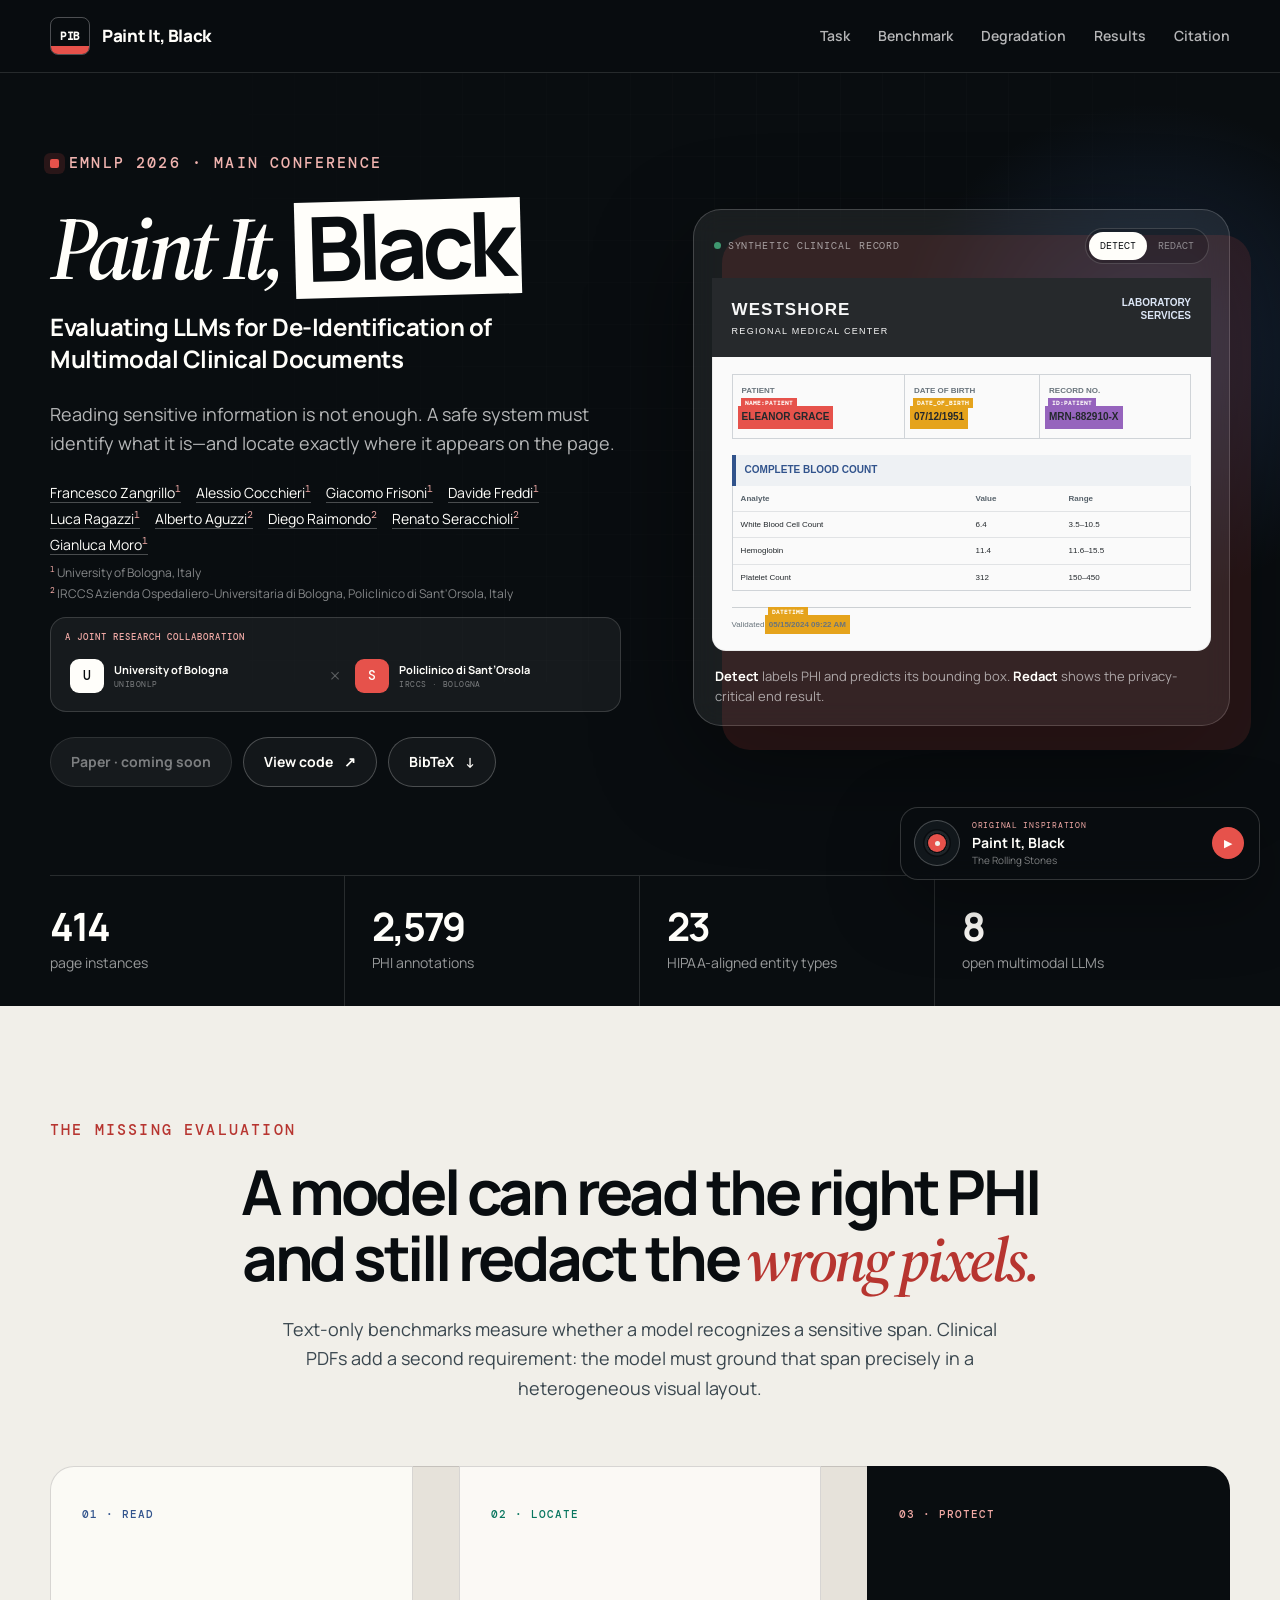
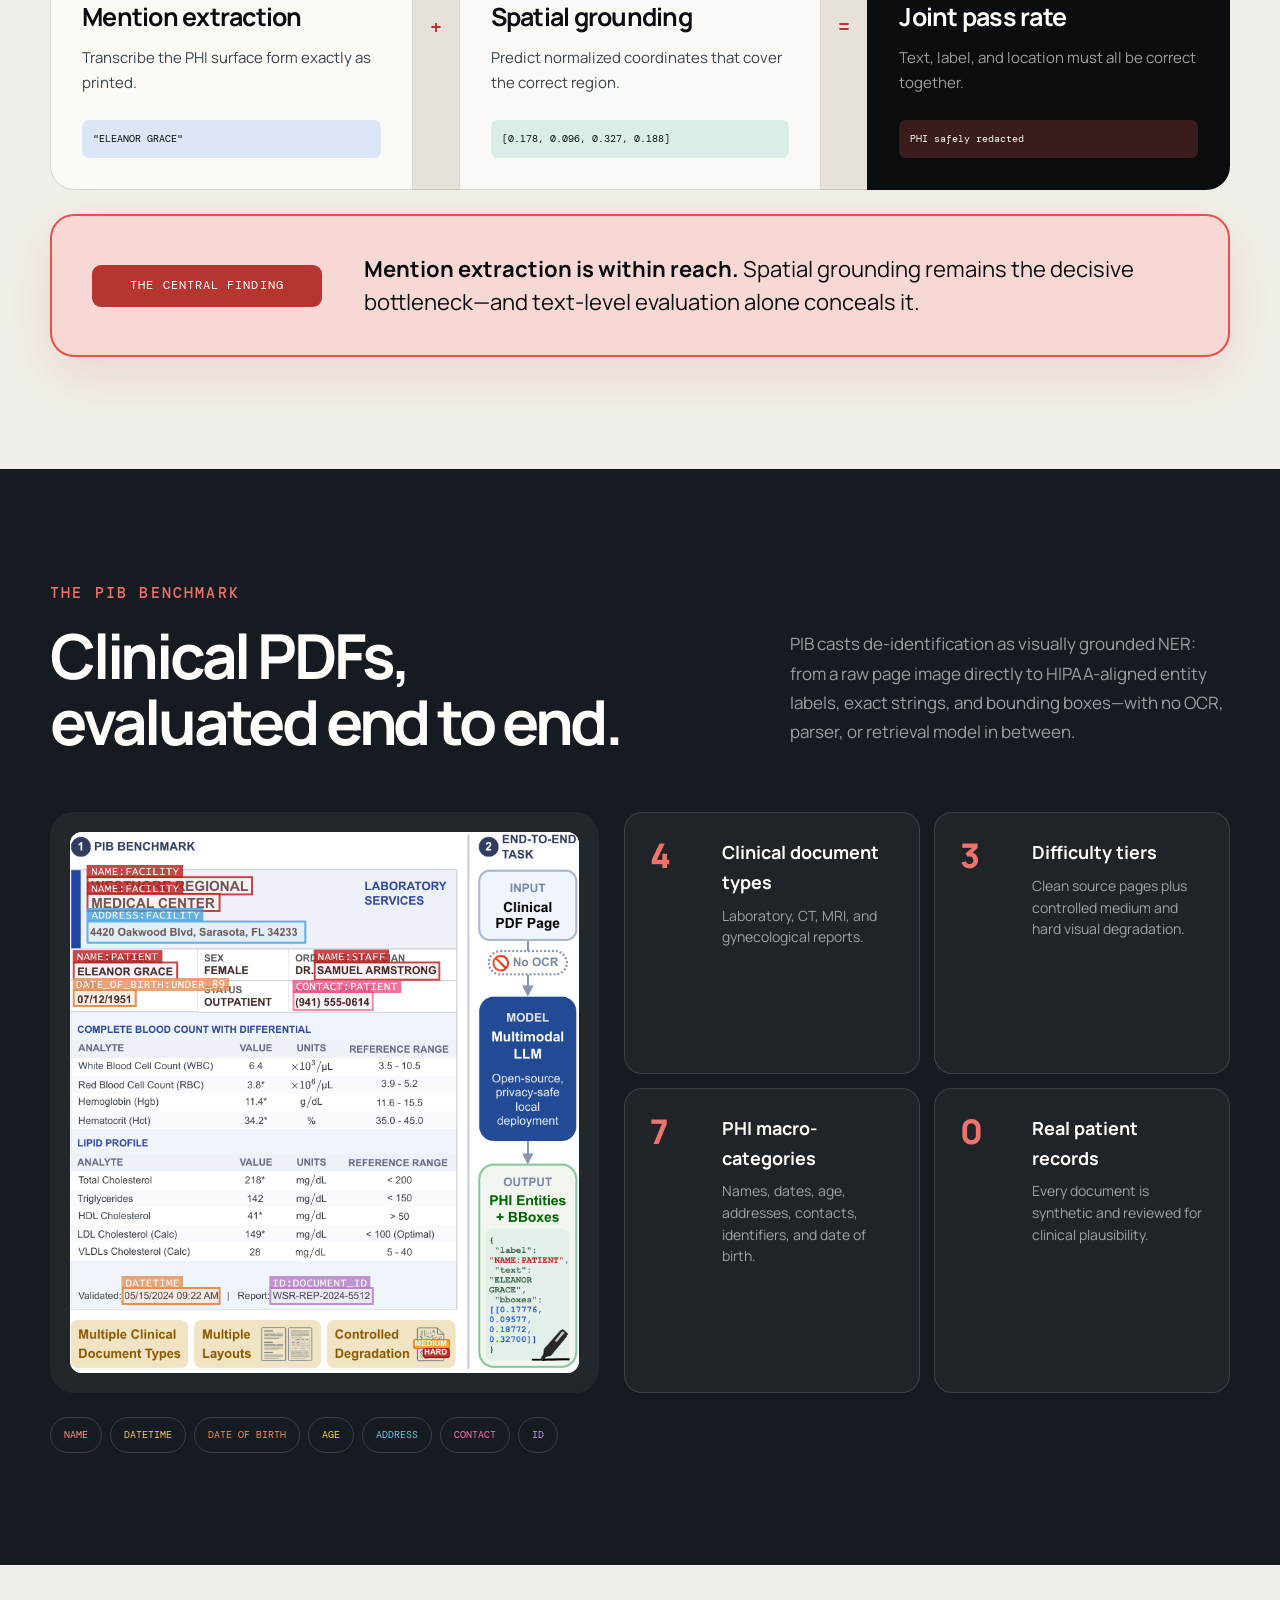
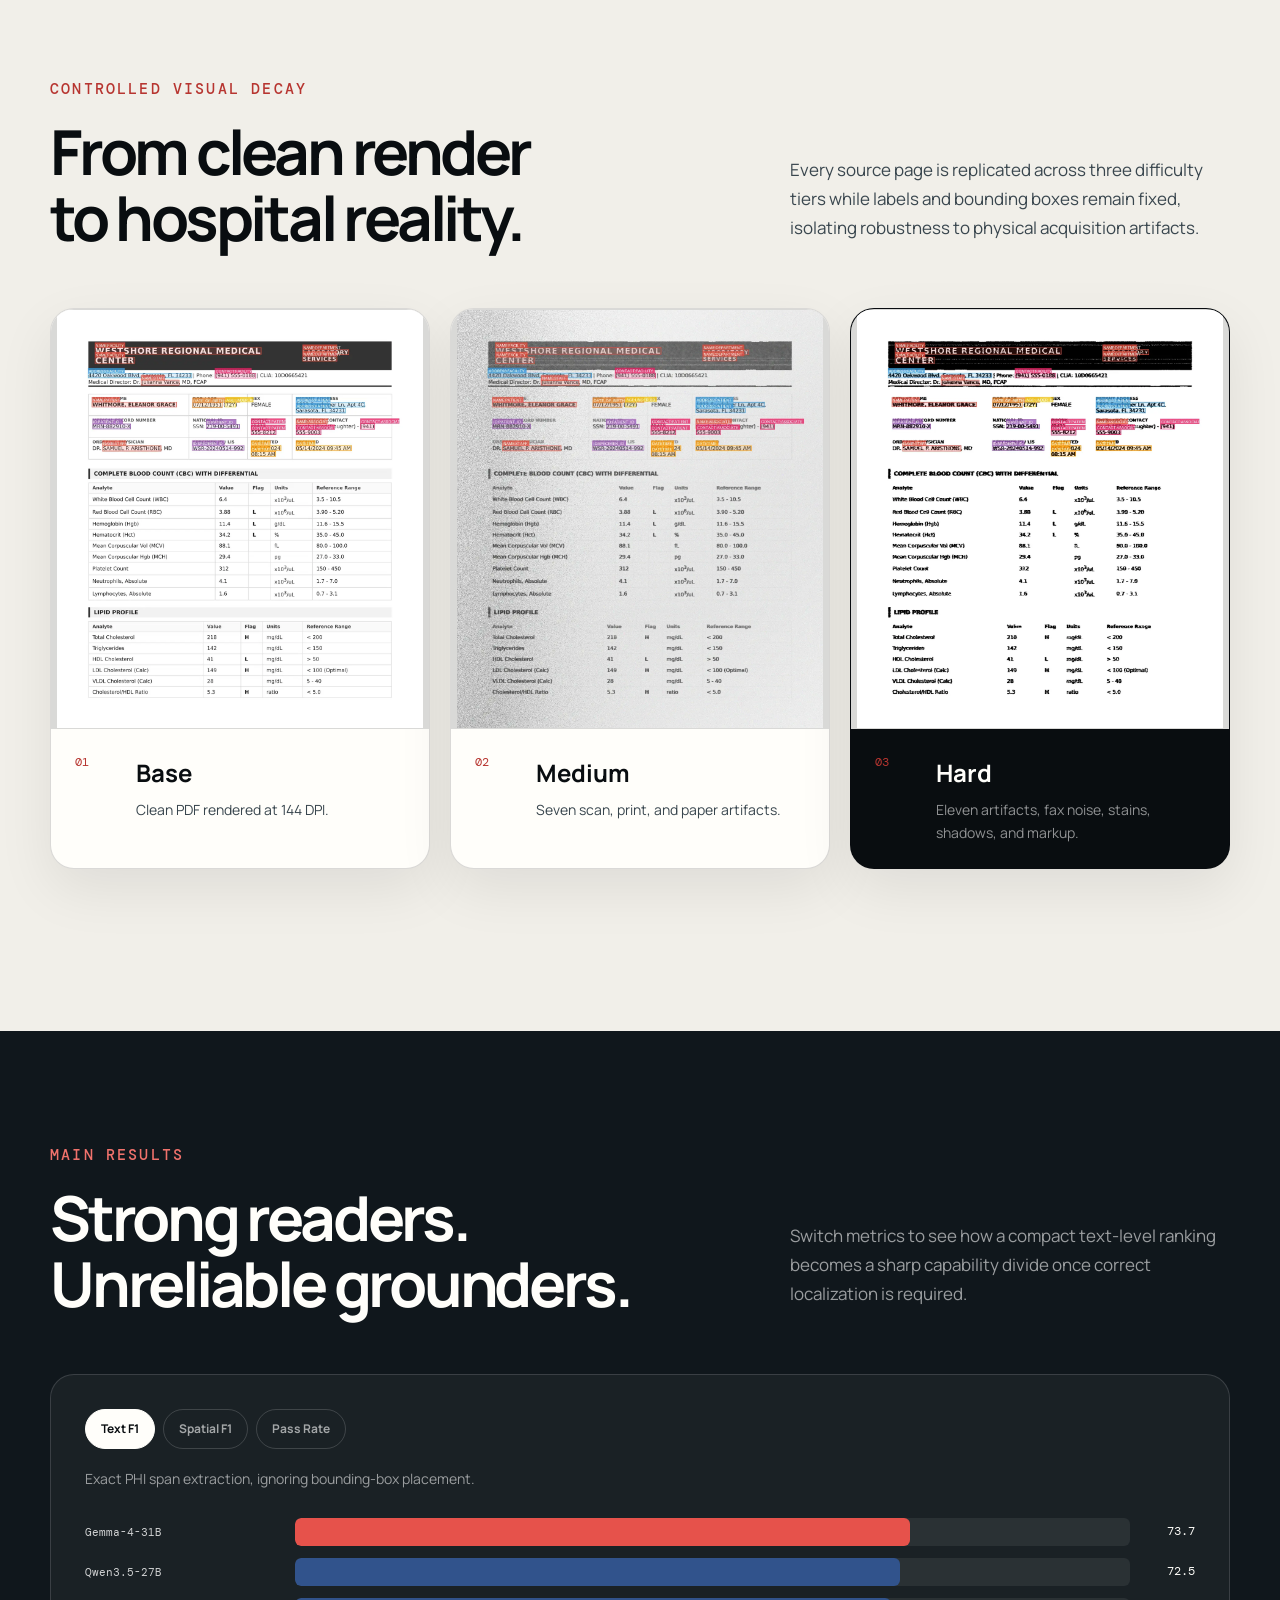
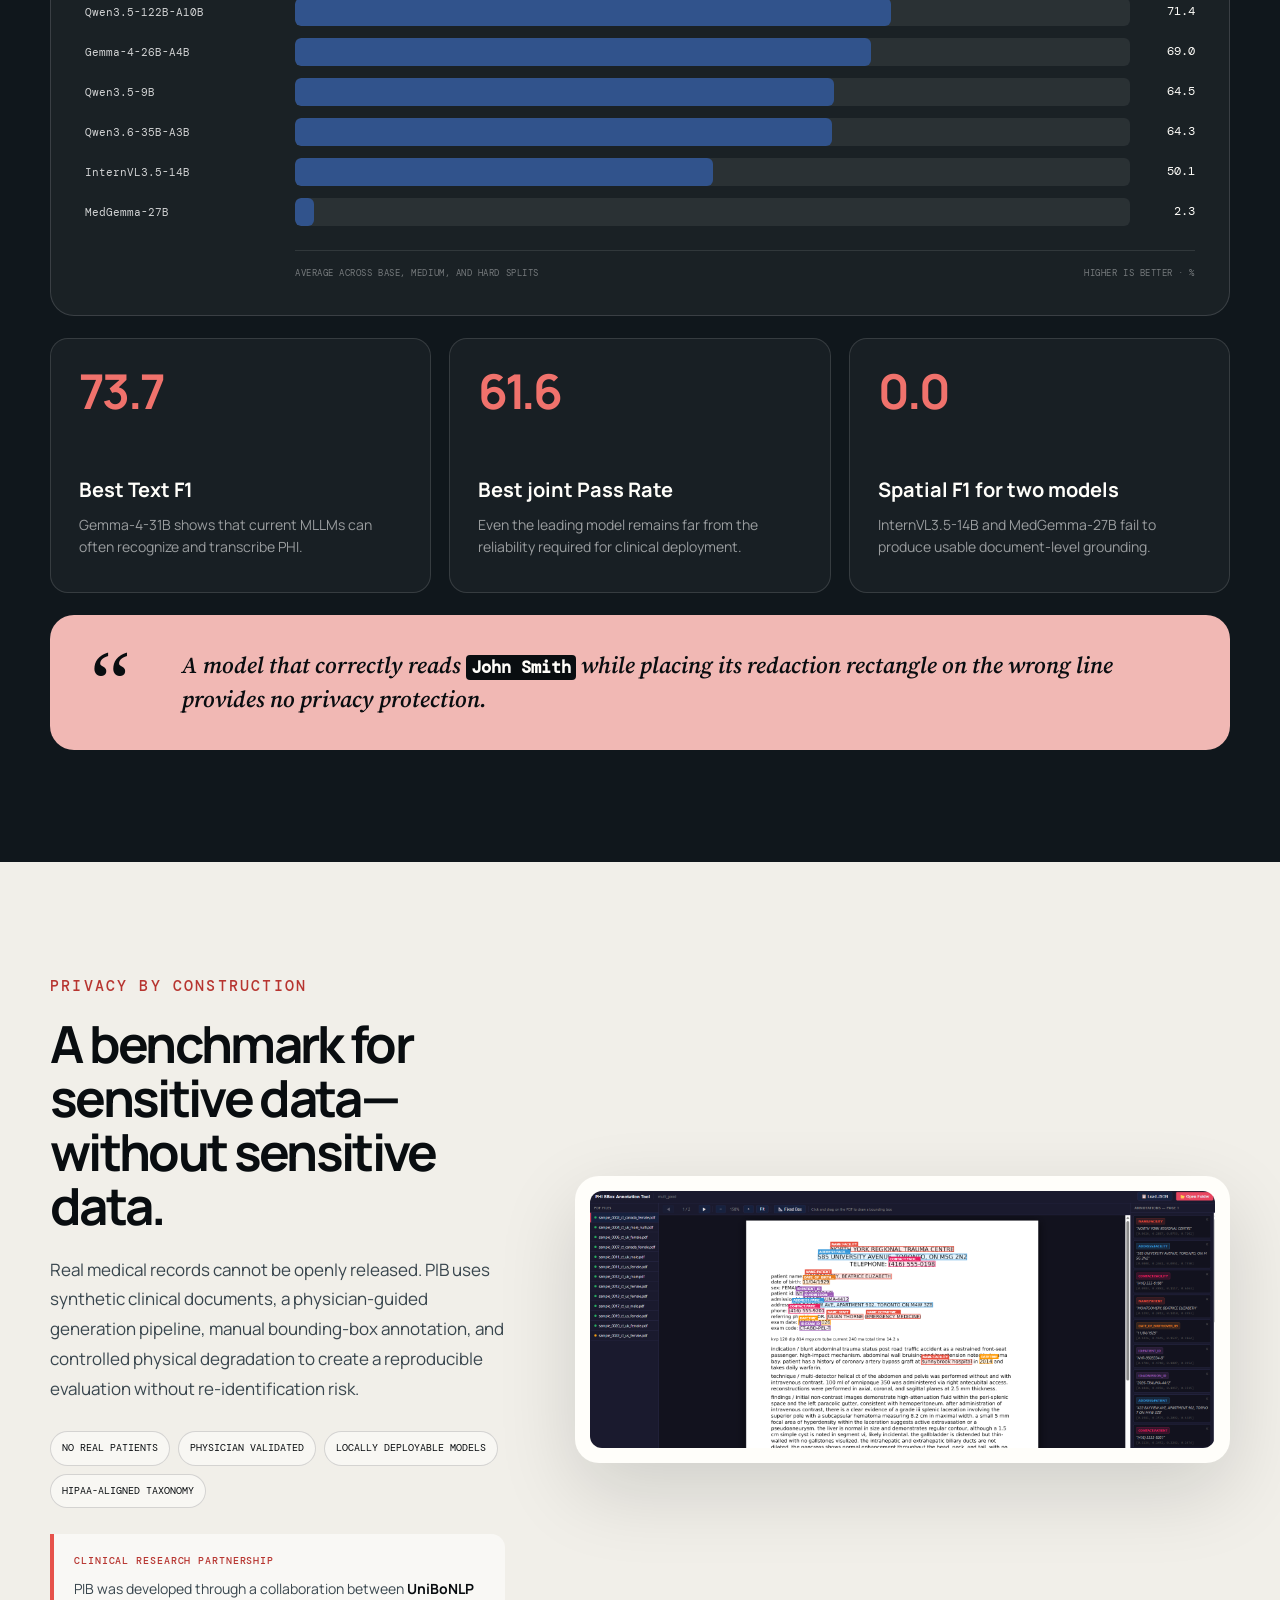
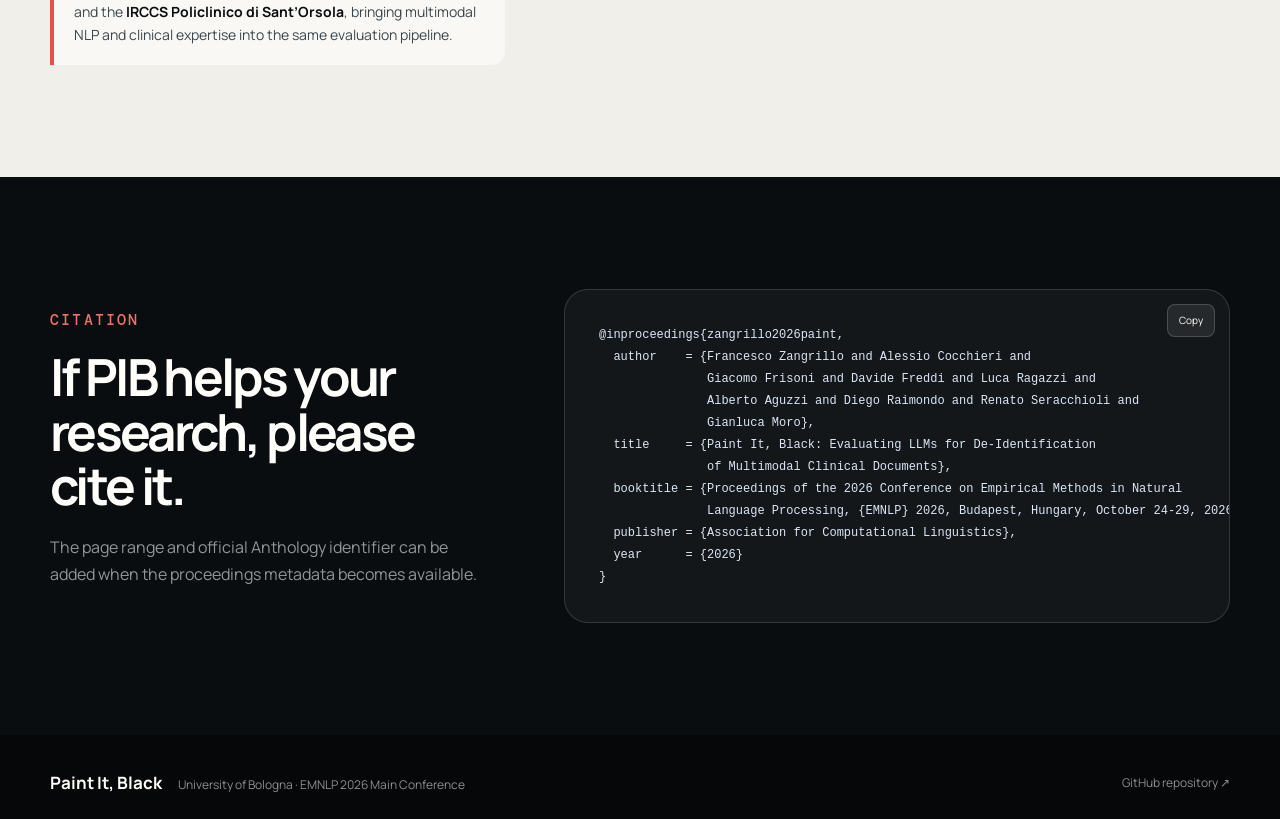
==== index.html @ b2028903 "website" ====
<!doctype html>
<html lang="en">
<head>
  <meta charset="utf-8">
  <meta name="viewport" content="width=device-width, initial-scale=1">
  <meta name="description" content="Paint It, Black: the first benchmark for end-to-end, pixel-level PHI de-identification in multimodal clinical PDF documents.">
  <meta name="keywords" content="clinical NLP, de-identification, PHI, multimodal LLM, document understanding, HIPAA, Paint-It-Black">
  <meta name="theme-color" content="#090d10">
  <meta property="og:type" content="website">
  <meta property="og:title" content="Paint It, Black — Multimodal Clinical Document De-Identification">
  <meta property="og:description" content="Reading PHI is not enough. A safe system must also locate exactly where it appears.">
  <meta property="og:image" content="assets/img/pib-task.png">
  <meta name="twitter:card" content="summary_large_image">
  <title>Paint It, Black — EMNLP 2026 Main Conference</title>
  <link rel="icon" href="assets/favicon.svg" type="image/svg+xml">
  <link rel="stylesheet" href="assets/site.css">
  <script type="module" src="assets/site.js"></script>
</head>
<body>
  <a class="skip-link" href="#main">Skip to content</a>

  <header class="site-header">
    <nav class="nav shell" aria-label="Primary navigation">
      <a class="brand" href="#top" aria-label="Paint It, Black home">
        <span class="brand-mark" aria-hidden="true">PIB</span>
        <span>Paint It, Black</span>
      </a>
      <button class="nav-toggle" type="button" aria-expanded="false" aria-controls="nav-links">
        <span class="sr-only">Toggle navigation</span>
        <span></span><span></span><span></span>
      </button>
      <div class="nav-links" id="nav-links">
        <a href="#task">Task</a>
        <a href="#benchmark">Benchmark</a>
        <a href="#degradation">Degradation</a>
        <a href="#results">Results</a>
        <a href="#citation">Citation</a>
      </div>
    </nav>
  </header>

  <main id="main">
    <section class="hero" id="top">
      <div class="hero-grid shell">
        <div class="hero-copy reveal">
          <div class="venue"><span></span> EMNLP 2026 · Main Conference</div>
          <h1><em>Paint It,</em> <span>Black</span></h1>
          <p class="subtitle">Evaluating LLMs for De-Identification of Multimodal Clinical Documents</p>
          <p class="lede">Reading sensitive information is not enough. A safe system must identify what it is—and locate exactly where it appears on the page.</p>

          <div class="authors" aria-label="Authors">
            <a href="https://disi-unibo-nlp.github.io/people/" target="_blank" rel="noreferrer">Francesco Zangrillo<sup>1</sup></a>
            <a href="https://disi-unibo-nlp.github.io/people/" target="_blank" rel="noreferrer">Alessio Cocchieri<sup>1</sup></a>
            <a href="https://disi-unibo-nlp.github.io/people/" target="_blank" rel="noreferrer">Giacomo Frisoni<sup>1</sup></a>
            <a href="https://disi-unibo-nlp.github.io/people/" target="_blank" rel="noreferrer">Davide Freddi<sup>1</sup></a>
            <a href="https://disi-unibo-nlp.github.io/people/" target="_blank" rel="noreferrer">Luca Ragazzi<sup>1</sup></a>
            <a href="https://disi-unibo-nlp.github.io/people/" target="_blank" rel="noreferrer">Alberto Aguzzi<sup>2</sup></a>
            <a href="https://disi-unibo-nlp.github.io/people/" target="_blank" rel="noreferrer">Diego Raimondo<sup>2</sup></a>
            <a href="https://disi-unibo-nlp.github.io/people/" target="_blank" rel="noreferrer">Renato Seracchioli<sup>2</sup></a>
            <a href="https://disi-unibo-nlp.github.io/people/" target="_blank" rel="noreferrer">Gianluca Moro<sup>1</sup></a>
          </div>
          <div class="author-affiliations">
            <span><sup>1</sup> University of Bologna, Italy</span>
            <span><sup>2</sup> IRCCS Azienda Ospedaliero-Universitaria di Bologna, Policlinico di Sant'Orsola, Italy</span>
          </div>

          <div class="collaboration-lockup" aria-label="Joint research collaboration between the University of Bologna and IRCCS Policlinico di Sant'Orsola">
            <span class="collaboration-eyebrow">A joint research collaboration</span>
            <div class="collaboration-partners">
              <a class="collaboration-partner" href="https://disi-unibo-nlp.github.io/" target="_blank" rel="noreferrer">
                <span class="partner-mark unibo-mark" aria-hidden="true">U</span>
                <span><strong>University of Bologna</strong><small>UniBoNLP</small></span>
              </a>
              <span class="collaboration-times" aria-hidden="true">×</span>
              <a class="collaboration-partner" href="https://www.aosp.bo.it/il-policlinico/chi-siamo" target="_blank" rel="noreferrer">
                <span class="partner-mark hospital-mark" aria-hidden="true">S</span>
                <span><strong>Policlinico di Sant’Orsola</strong><small>IRCCS · Bologna</small></span>
              </a>
            </div>
          </div>

          <div class="actions">
            <span class="button disabled" aria-disabled="true">Paper · coming soon</span>
            <a class="button secondary" href="https://github.com/disi-unibo-nlp/paint-it-black" target="_blank" rel="noreferrer">View code <span aria-hidden="true">↗</span></a>
            <a class="button secondary" href="#citation">BibTeX <span aria-hidden="true">↓</span></a>
          </div>
        </div>

        <div class="redaction-stage reveal" data-mode="detect" aria-label="Interactive PHI detection and redaction example">
          <div class="stage-toolbar">
            <span class="synthetic-badge">Synthetic clinical record</span>
            <div class="mode-switch" role="group" aria-label="Choose visualization mode">
              <button type="button" class="active" data-mode-button="detect">Detect</button>
              <button type="button" data-mode-button="redact">Redact</button>
            </div>
          </div>

          <div class="clinical-page">
            <div class="record-head">
              <div><strong>WESTSHORE</strong><span>REGIONAL MEDICAL CENTER</span></div>
              <b>LABORATORY<br>SERVICES</b>
            </div>
            <div class="record-meta">
              <div><small>Patient</small><strong class="phi name" data-label="NAME:PATIENT">ELEANOR GRACE</strong></div>
              <div><small>Date of birth</small><strong class="phi date" data-label="DATE_OF_BIRTH">07/12/1951</strong></div>
              <div><small>Record no.</small><strong class="phi id" data-label="ID:PATIENT">MRN-882910-X</strong></div>
            </div>
            <div class="record-section">Complete Blood Count</div>
            <div class="record-table">
              <div><b>Analyte</b><b>Value</b><b>Range</b></div>
              <div><span>White Blood Cell Count</span><span>6.4</span><span>3.5–10.5</span></div>
              <div><span>Hemoglobin</span><span>11.4</span><span>11.6–15.5</span></div>
              <div><span>Platelet Count</span><span>312</span><span>150–450</span></div>
            </div>
            <div class="record-foot">Validated: <strong class="phi datetime" data-label="DATETIME">05/15/2024 09:22 AM</strong></div>
          </div>

          <p class="stage-caption"><strong>Detect</strong> labels PHI and predicts its bounding box. <strong>Redact</strong> shows the privacy-critical end result.</p>
        </div>
      </div>

      <div class="stats shell reveal" aria-label="Benchmark at a glance">
        <div><strong>414</strong><span>page instances</span></div>
        <div><strong>2,579</strong><span>PHI annotations</span></div>
        <div><strong>23</strong><span>HIPAA-aligned entity types</span></div>
        <div><strong>8</strong><span>open multimodal LLMs</span></div>
      </div>
    </section>

    <section class="section shell" id="task">
      <div class="section-kicker reveal">The missing evaluation</div>
      <div class="statement reveal">
        <h2>A model can read the right PHI<br>and still redact the <em>wrong pixels.</em></h2>
        <p>Text-only benchmarks measure whether a model recognizes a sensitive span. Clinical PDFs add a second requirement: the model must ground that span precisely in a heterogeneous visual layout.</p>
      </div>

      <div class="capability-flow reveal" aria-label="Three capabilities required by PIB">
        <article class="capability text-cap">
          <span>01 · Read</span>
          <h3>Mention extraction</h3>
          <p>Transcribe the PHI surface form exactly as printed.</p>
          <code>"ELEANOR GRACE"</code>
        </article>
        <div class="flow-plus" aria-hidden="true">+</div>
        <article class="capability spatial-cap">
          <span>02 · Locate</span>
          <h3>Spatial grounding</h3>
          <p>Predict normalized coordinates that cover the correct region.</p>
          <code>[0.178, 0.096, 0.327, 0.188]</code>
        </article>
        <div class="flow-equals" aria-hidden="true">=</div>
        <article class="capability joint-cap">
          <span>03 · Protect</span>
          <h3>Joint pass rate</h3>
          <p>Text, label, and location must all be correct together.</p>
          <code>PHI safely redacted</code>
        </article>
      </div>

      <div class="core-insight reveal">
        <div class="insight-label">The central finding</div>
        <p><strong>Mention extraction is within reach.</strong> Spatial grounding remains the decisive bottleneck—and text-level evaluation alone conceals it.</p>
      </div>
    </section>

    <section class="section benchmark-band" id="benchmark">
      <div class="shell">
        <div class="section-heading reveal">
          <div>
            <div class="section-kicker">The PIB benchmark</div>
            <h2>Clinical PDFs,<br>evaluated end to end.</h2>
          </div>
          <p>PIB casts de-identification as visually grounded NER: from a raw page image directly to HIPAA-aligned entity labels, exact strings, and bounding boxes—with no OCR, parser, or retrieval model in between.</p>
        </div>

        <div class="benchmark-grid">
          <button class="figure-card zoom-trigger reveal" type="button" aria-label="Enlarge the PIB benchmark overview">
            <img src="assets/img/pib-task.png" alt="PIB benchmark overview showing a clinical page with PHI bounding boxes and the end-to-end multimodal task" loading="lazy">
            <span>Enlarge figure</span>
          </button>

          <div class="benchmark-facts">
            <article class="fact reveal"><span>4</span><div><h3>Clinical document types</h3><p>Laboratory, CT, MRI, and gynecological reports.</p></div></article>
            <article class="fact reveal"><span>3</span><div><h3>Difficulty tiers</h3><p>Clean source pages plus controlled medium and hard visual degradation.</p></div></article>
            <article class="fact reveal"><span>7</span><div><h3>PHI macro-categories</h3><p>Names, dates, age, addresses, contacts, identifiers, and date of birth.</p></div></article>
            <article class="fact reveal"><span>0</span><div><h3>Real patient records</h3><p>Every document is synthetic and reviewed for clinical plausibility.</p></div></article>
          </div>
        </div>

        <div class="taxonomy-strip reveal" aria-label="HIPAA-aligned entity taxonomy">
          <span class="tax-name">Name</span><span class="tax-date">Datetime</span><span class="tax-dob">Date of birth</span><span class="tax-age">Age</span><span class="tax-address">Address</span><span class="tax-contact">Contact</span><span class="tax-id">ID</span>
        </div>
      </div>
    </section>

    <section class="section shell" id="degradation">
      <div class="section-heading reveal">
        <div>
          <div class="section-kicker">Controlled visual decay</div>
          <h2>From clean render<br>to hospital reality.</h2>
        </div>
        <p>Every source page is replicated across three difficulty tiers while labels and bounding boxes remain fixed, isolating robustness to physical acquisition artifacts.</p>
      </div>

      <div class="difficulty-grid">
        <article class="difficulty reveal">
          <button class="document-preview zoom-trigger" type="button" aria-label="Enlarge the base clinical document">
            <img src="assets/img/base.webp" alt="Base split clinical document with PHI annotations" loading="lazy">
            <span>View page</span>
          </button>
          <div class="difficulty-copy"><span>01</span><h3>Base</h3><p>Clean PDF rendered at 144 DPI.</p></div>
        </article>
        <article class="difficulty reveal">
          <button class="document-preview zoom-trigger" type="button" aria-label="Enlarge the medium-degradation clinical document">
            <img src="assets/img/medium.webp" alt="Medium split clinical document with seven visual artifacts and PHI annotations" loading="lazy">
            <span>View page</span>
          </button>
          <div class="difficulty-copy"><span>02</span><h3>Medium</h3><p>Seven scan, print, and paper artifacts.</p></div>
        </article>
        <article class="difficulty hard reveal">
          <button class="document-preview zoom-trigger" type="button" aria-label="Enlarge the hard-degradation clinical document">
            <img src="assets/img/hard.webp" alt="Hard split clinical document with severe visual degradation and PHI annotations" loading="lazy">
            <span>View page</span>
          </button>
          <div class="difficulty-copy"><span>03</span><h3>Hard</h3><p>Eleven artifacts, fax noise, stains, shadows, and markup.</p></div>
        </article>
      </div>

      <p class="synthetic-note reveal"><strong>All names and records shown above are synthetic.</strong> No real patient, hospital, or clinician data was used to construct PIB.</p>
    </section>

    <section class="section results-band" id="results">
      <div class="shell">
        <div class="section-heading reveal">
          <div>
            <div class="section-kicker">Main results</div>
            <h2>Strong readers.<br>Unreliable grounders.</h2>
          </div>
          <p>Switch metrics to see how a compact text-level ranking becomes a sharp capability divide once correct localization is required.</p>
        </div>

        <div class="results-explorer reveal">
          <div class="metric-tabs" role="tablist" aria-label="Choose result metric">
            <button role="tab" aria-selected="true" data-metric="text">Text F1</button>
            <button role="tab" aria-selected="false" data-metric="spatial">Spatial F1</button>
            <button role="tab" aria-selected="false" data-metric="pass">Pass Rate</button>
          </div>
          <div class="metric-description" id="metric-description">Exact PHI span extraction, ignoring bounding-box placement.</div>
          <div class="model-chart" id="model-chart" aria-live="polite"></div>
          <div class="chart-foot"><span>Average across Base, Medium, and Hard splits</span><span>Higher is better · %</span></div>
        </div>

        <div class="finding-grid">
          <article class="finding reveal"><strong>73.7</strong><h3>Best Text F1</h3><p>Gemma-4-31B shows that current MLLMs can often recognize and transcribe PHI.</p></article>
          <article class="finding reveal"><strong>61.6</strong><h3>Best joint Pass Rate</h3><p>Even the leading model remains far from the reliability required for clinical deployment.</p></article>
          <article class="finding reveal"><strong>0.0</strong><h3>Spatial F1 for two models</h3><p>InternVL3.5-14B and MedGemma-27B fail to produce usable document-level grounding.</p></article>
        </div>

        <div class="quote-result reveal">
          <span aria-hidden="true">“</span>
          <p>A model that correctly reads <code>John Smith</code> while placing its redaction rectangle on the wrong line provides no privacy protection.</p>
        </div>
      </div>
    </section>

    <section class="section shell" id="safety">
      <div class="safety-grid">
        <div class="safety-copy reveal">
          <div class="section-kicker">Privacy by construction</div>
          <h2>A benchmark for sensitive data—without sensitive data.</h2>
          <p>Real medical records cannot be openly released. PIB uses synthetic clinical documents, a physician-guided generation pipeline, manual bounding-box annotation, and controlled physical degradation to create a reproducible evaluation without re-identification risk.</p>
          <div class="safety-pills"><span>No real patients</span><span>Physician validated</span><span>Locally deployable models</span><span>HIPAA-aligned taxonomy</span></div>
          <div class="clinical-collaboration">
            <span>Clinical research partnership</span>
            <p>PIB was developed through a collaboration between <strong>UniBoNLP</strong> and the <strong>IRCCS Policlinico di Sant’Orsola</strong>, bringing multimodal NLP and clinical expertise into the same evaluation pipeline.</p>
          </div>
        </div>
        <button class="annotation-figure zoom-trigger reveal" type="button" aria-label="Enlarge the PIB annotation interface">
          <img src="assets/img/annotation-tool.png" alt="Custom PIB interface for manually annotating PHI bounding boxes on synthetic clinical documents" loading="lazy">
          <span>Enlarge annotation tool</span>
        </button>
      </div>
    </section>

    <section class="section citation-band" id="citation">
      <div class="shell citation-grid">
        <div class="reveal">
          <div class="section-kicker">Citation</div>
          <h2>If PIB helps your research, please cite it.</h2>
          <p>The page range and official Anthology identifier can be added when the proceedings metadata becomes available.</p>
        </div>
        <div class="bibtex reveal">
          <button class="copy-button" type="button" aria-label="Copy BibTeX">Copy</button>
          <pre><code id="bibtex-code">@inproceedings{zangrillo2026paint,
  author    = {Francesco Zangrillo and Alessio Cocchieri and
               Giacomo Frisoni and Davide Freddi and Luca Ragazzi and
               Alberto Aguzzi and Diego Raimondo and Renato Seracchioli and
               Gianluca Moro},
  title     = {Paint It, Black: Evaluating LLMs for De-Identification
               of Multimodal Clinical Documents},
  booktitle = {Proceedings of the 2026 Conference on Empirical Methods in Natural
               Language Processing, {EMNLP} 2026, Budapest, Hungary, October 24-29, 2026},
  publisher = {Association for Computational Linguistics},
  year      = {2026}
}</code></pre>
        </div>
      </div>
    </section>
  </main>

  <aside class="soundtrack" data-soundtrack data-playing="false" aria-label="Official soundtrack player">
    <button class="soundtrack-trigger" type="button" aria-expanded="false" aria-controls="soundtrack-player" aria-pressed="false">
      <span class="soundtrack-vinyl" aria-hidden="true"><span></span></span>
      <span class="soundtrack-copy">
        <small>Original inspiration</small>
        <strong>Paint It, Black</strong>
        <em>The Rolling Stones</em>
      </span>
      <span class="soundtrack-action" data-soundtrack-action aria-hidden="true">▶</span>
    </button>
    <div class="soundtrack-player" id="soundtrack-player" aria-hidden="true">
      <div id="spotify-embed"></div>
      <a href="https://open.spotify.com/track/3qWi17QFSrLgj0g87zGwc6" target="_blank" rel="noreferrer">Open in Spotify ↗</a>
    </div>
  </aside>

  <dialog class="lightbox" id="figure-lightbox" aria-labelledby="lightbox-caption">
    <button class="lightbox-close" type="button" aria-label="Close enlarged figure">×</button>
    <div class="lightbox-content">
      <img id="lightbox-image" src="" alt="">
      <p id="lightbox-caption"></p>
    </div>
  </dialog>

  <footer>
    <div class="shell footer-inner">
      <div><strong>Paint It, Black</strong><span>University of Bologna · EMNLP 2026 Main Conference</span></div>
      <a href="https://github.com/disi-unibo-nlp/paint-it-black" target="_blank" rel="noreferrer">GitHub repository ↗</a>
    </div>
  </footer>
</body>
</html>
---- assets/site.css ----
@import url('https://fonts.googleapis.com/css2?family=DM+Mono:wght@400;500&family=Manrope:wght@400;500;600;700;800&family=Source+Serif+4:ital,wght@1,600&display=swap');

:root {
  --ink: #090d10;
  --ink-2: #151b20;
  --ink-soft: #39464e;
  --paper: #f1efe9;
  --paper-2: #e6e2da;
  --white: #fffefa;
  --clinical: #31538c;
  --clinical-soft: #dce6f6;
  --red: #e6524b;
  --pink: #e72f7d;
  --cyan: #3c9dcc;
  --gold: #e5a31c;
  --purple: #9664bd;
  --green: #3f9870;
  --line: rgba(9,13,16,.15);
  --shadow: 0 28px 80px rgba(9,13,16,.14);
  --radius: 24px;
  --shell: min(1180px, calc(100% - 40px));
}

* { box-sizing: border-box; }
html { scroll-behavior: smooth; }
body { margin: 0; color: var(--ink); background: var(--paper); font-family: "Manrope", sans-serif; font-size: 17px; line-height: 1.65; -webkit-font-smoothing: antialiased; }
body.lightbox-open { overflow: hidden; }
img { display: block; max-width: 100%; }
a { color: inherit; }
button { font: inherit; }
h1, h2, h3, p { margin-top: 0; }
.shell { width: var(--shell); margin-inline: auto; }
.sr-only { position: absolute; width: 1px; height: 1px; overflow: hidden; clip: rect(0,0,0,0); }
.skip-link { position: fixed; left: 16px; top: -60px; z-index: 100; padding: 10px 16px; border-radius: 8px; background: var(--white); }
.skip-link:focus { top: 12px; }

.site-header { position: fixed; inset: 0 0 auto; z-index: 30; color: var(--white); background: rgba(9,13,16,.9); border-bottom: 1px solid rgba(255,255,255,.12); backdrop-filter: blur(18px); }
.nav { min-height: 72px; display: flex; align-items: center; justify-content: space-between; gap: 28px; }
.brand { display: inline-flex; align-items: center; gap: 12px; font-weight: 800; letter-spacing: -.02em; text-decoration: none; }
.brand-mark { position: relative; display: grid; place-items: center; width: 40px; height: 38px; overflow: hidden; border: 1px solid rgba(255,255,255,.28); border-radius: 8px; color: var(--white); font-family: "DM Mono", monospace; font-size: 11px; }
.brand-mark::after { content: ""; position: absolute; inset: auto 0 0; height: 8px; background: var(--red); }
.nav-links { display: flex; align-items: center; gap: 28px; }
.nav-links a { color: rgba(255,255,255,.7); font-size: 14px; font-weight: 600; text-decoration: none; transition: color .2s ease; }
.nav-links a:hover, .nav-links a:focus { color: var(--white); }
.nav-toggle { display: none; width: 42px; height: 42px; padding: 10px; border: 0; background: none; }
.nav-toggle span:not(.sr-only) { display: block; height: 2px; margin: 5px 0; background: var(--white); }

.hero { position: relative; overflow: hidden; padding: 148px 0 0; color: var(--white); background: var(--ink); }
.hero::before { content: ""; position: absolute; inset: 72px 0 auto; height: 610px; opacity: .16; pointer-events: none; background-image: linear-gradient(rgba(255,255,255,.1) 1px, transparent 1px), linear-gradient(90deg, rgba(255,255,255,.1) 1px, transparent 1px); background-size: 42px 42px; mask-image: linear-gradient(90deg, transparent 2%, black 72%, transparent); }
.hero::after { content: ""; position: absolute; right: -130px; top: 90px; width: 520px; height: 520px; border-radius: 50%; background: radial-gradient(circle, rgba(49,83,140,.36), transparent 67%); pointer-events: none; }
.hero-grid { position: relative; z-index: 1; display: grid; grid-template-columns: 1.03fr .97fr; align-items: center; gap: 72px; padding-bottom: 88px; }
.venue { display: inline-flex; align-items: center; gap: 10px; margin-bottom: 24px; color: #f1b4b0; font-family: "DM Mono", monospace; font-size: 15px; font-weight: 500; text-transform: uppercase; letter-spacing: .145em; }
.venue span { width: 9px; height: 9px; border-radius: 2px; background: var(--red); box-shadow: 0 0 0 6px rgba(230,82,75,.14); }
.hero h1 { margin-bottom: 15px; font-size: clamp(58px, 7vw, 94px); line-height: .96; letter-spacing: -.065em; }
.hero h1 em { color: var(--white); font-family: "Source Serif 4", serif; font-weight: 600; }
.hero h1 span { display: inline-block; padding: .02em .12em .09em; color: var(--ink); background: var(--white); transform: rotate(-1.5deg); }
.subtitle { max-width: 680px; margin-bottom: 24px; color: var(--white); font-size: clamp(19px,2vw,24px); font-weight: 700; line-height: 1.35; letter-spacing: -.02em; }
.lede { max-width: 650px; margin-bottom: 22px; color: rgba(255,255,255,.7); font-size: 18px; line-height: 1.65; }
.authors { display: flex; flex-wrap: wrap; gap: 3px 15px; max-width: 720px; margin-bottom: 8px; }
.authors a { color: var(--white); font-size: 14px; text-decoration-color: rgba(255,255,255,.26); text-underline-offset: 4px; }
.authors sup, .author-affiliations sup { color: #f1aaa6; font-family: "DM Mono", monospace; font-size: .7em; }
.author-affiliations { display: grid; gap: 3px; margin-bottom: 14px; color: rgba(255,255,255,.5); font-size: 12px; line-height: 1.5; }
.collaboration-lockup { max-width: 650px; margin-bottom: 25px; padding: 12px 14px 13px; border: 1px solid rgba(255,255,255,.15); border-radius: 16px; background: rgba(255,255,255,.055); }
.collaboration-eyebrow { display: block; margin-bottom: 9px; color: #f1aaa6; font-family: "DM Mono", monospace; font-size: 9px; font-weight: 500; text-transform: uppercase; letter-spacing: .11em; }
.collaboration-partners { display: grid; grid-template-columns: minmax(0,1fr) auto minmax(0,1fr); align-items: center; gap: 10px; }
.collaboration-partner { display: flex; align-items: center; gap: 10px; min-width: 0; padding: 5px; border-radius: 10px; text-decoration: none; transition: background .2s ease, transform .2s ease; }
.collaboration-partner:hover, .collaboration-partner:focus-visible { background: rgba(255,255,255,.07); outline: 0; transform: translateY(-1px); }
.collaboration-partner > span:last-child { display: grid; min-width: 0; }
.collaboration-partner strong { overflow: hidden; color: var(--white); font-size: 11px; line-height: 1.25; text-overflow: ellipsis; white-space: nowrap; }
.collaboration-partner small { margin-top: 2px; color: rgba(255,255,255,.44); font-family: "DM Mono", monospace; font-size: 8px; line-height: 1.3; text-transform: uppercase; letter-spacing: .055em; }
.partner-mark { flex: 0 0 auto; display: grid; place-items: center; width: 34px; height: 34px; border-radius: 9px; font-family: "DM Mono", monospace; font-size: 13px; font-weight: 500; }
.unibo-mark { color: var(--ink); background: var(--white); }
.hospital-mark { color: var(--white); background: var(--red); }
.collaboration-times { color: rgba(255,255,255,.3); font-family: "Source Serif 4", serif; font-size: 19px; font-style: italic; }
.actions { display: flex; flex-wrap: wrap; gap: 11px; }
.button { display: inline-flex; align-items: center; justify-content: center; gap: 11px; min-height: 50px; padding: 0 20px; border: 1px solid transparent; border-radius: 999px; font-size: 14px; font-weight: 700; text-decoration: none; transition: transform .2s ease, border-color .2s ease, background .2s ease; }
.button:hover { transform: translateY(-2px); }
.button.primary { color: var(--white); background: var(--red); }
.button.secondary { color: var(--white); border-color: rgba(255,255,255,.24); background: rgba(255,255,255,.045); }
.button.disabled { color: rgba(255,255,255,.44); border-color: rgba(255,255,255,.1); background: rgba(255,255,255,.055); cursor: not-allowed; user-select: none; }
.button.disabled:hover { transform: none; }

.redaction-stage { position: relative; padding: 18px; border: 1px solid rgba(255,255,255,.18); border-radius: 28px; background: rgba(255,255,255,.07); box-shadow: 0 34px 100px rgba(0,0,0,.44); backdrop-filter: blur(14px); transform: rotate(1.1deg); }
.redaction-stage::after { content: ""; position: absolute; z-index: -1; inset: 25px -22px -25px 28px; border-radius: 28px; background: rgba(230,82,75,.13); }
.stage-toolbar { display: flex; align-items: center; justify-content: space-between; gap: 15px; padding: 0 2px 14px; }
.synthetic-badge { color: rgba(255,255,255,.58); font-family: "DM Mono", monospace; font-size: 10px; text-transform: uppercase; letter-spacing: .09em; }
.synthetic-badge::before { content: ""; display: inline-block; width: 7px; height: 7px; margin-right: 7px; border-radius: 50%; background: var(--green); }
.mode-switch { display: flex; padding: 3px; border: 1px solid rgba(255,255,255,.16); border-radius: 999px; background: rgba(0,0,0,.2); }
.mode-switch button { padding: 6px 11px; border: 0; border-radius: 999px; color: rgba(255,255,255,.48); background: transparent; cursor: pointer; font-family: "DM Mono", monospace; font-size: 10px; text-transform: uppercase; }
.mode-switch button.active { color: var(--ink); background: var(--white); }
.clinical-page { padding: 20px; border-radius: 14px; color: #23282c; background: #fafafa; box-shadow: inset 0 0 0 1px rgba(0,0,0,.06); font-family: Arial, Helvetica, sans-serif; }
.record-head { display: flex; align-items: flex-start; justify-content: space-between; gap: 16px; margin: -20px -20px 17px; padding: 18px 20px; color: #f7f7f7; background: #26292c; }
.record-head div { display: grid; }
.record-head strong { font-size: 17px; letter-spacing: .06em; }
.record-head span { font-size: 9px; letter-spacing: .14em; }
.record-head b { color: #dce6f6; font-size: 10px; line-height: 1.3; text-align: right; }
.record-meta { display: grid; grid-template-columns: 1.15fr .9fr 1fr; border: 1px solid #d0d4d8; }
.record-meta > div { min-width: 0; padding: 9px; border-right: 1px solid #d0d4d8; }
.record-meta > div:last-child { border-right: 0; }
.record-meta small { display: block; margin-bottom: 4px; color: #69747c; font-size: 8px; font-weight: 700; text-transform: uppercase; }
.record-meta strong { position: relative; display: inline-block; font-size: 10px; white-space: nowrap; }
.record-section { margin-top: 16px; padding: 7px 9px; border-left: 4px solid var(--clinical); color: var(--clinical); background: #eef1f4; font-size: 10px; font-weight: 800; text-transform: uppercase; }
.record-table { border: 1px solid #d0d4d8; border-top: 0; }
.record-table > div { display: grid; grid-template-columns: 1.6fr .6fr .8fr; gap: 8px; padding: 6px 8px; border-top: 1px solid #e1e3e5; font-size: 8px; }
.record-table > div:first-child { border-top: 0; color: #56616a; }
.record-foot { margin-top: 16px; padding-top: 10px; border-top: 1px solid #ccd0d3; color: #69747c; font-size: 8px; }
.record-foot strong { position: relative; display: inline-block; }
.phi { z-index: 0; }
.redaction-stage[data-mode="detect"] .phi::before { content: attr(data-label); position: absolute; left: -1px; bottom: calc(100% + 1px); z-index: 2; padding: 2px 4px; color: var(--white); font-family: "DM Mono", monospace; font-size: 6px; line-height: 1; white-space: nowrap; }
.redaction-stage[data-mode="detect"] .phi::after { content: ""; position: absolute; z-index: -1; inset: -3px -4px; border: 2px solid; background: rgba(230,82,75,.08); }
.redaction-stage[data-mode="detect"] .phi.name::before, .redaction-stage[data-mode="detect"] .phi.name::after { background-color: var(--red); border-color: var(--red); }
.redaction-stage[data-mode="detect"] .phi.date::before, .redaction-stage[data-mode="detect"] .phi.date::after { background-color: var(--gold); border-color: var(--gold); }
.redaction-stage[data-mode="detect"] .phi.id::before, .redaction-stage[data-mode="detect"] .phi.id::after { background-color: var(--purple); border-color: var(--purple); }
.redaction-stage[data-mode="detect"] .phi.datetime::before, .redaction-stage[data-mode="detect"] .phi.datetime::after { background-color: var(--gold); border-color: var(--gold); }
.redaction-stage[data-mode="redact"] .phi { color: transparent; background: var(--ink); box-shadow: 0 0 0 3px var(--ink); transition: color .18s ease, background .18s ease; }
.stage-caption { margin: 15px 3px 1px; color: rgba(255,255,255,.6); font-size: 13px; line-height: 1.55; }
.stage-caption strong { color: var(--white); }

.stats { position: relative; z-index: 1; display: grid; grid-template-columns: repeat(4,1fr); border-top: 1px solid rgba(255,255,255,.13); }
.stats div { padding: 29px 27px 33px; border-right: 1px solid rgba(255,255,255,.13); }
.stats div:first-child { padding-left: 0; }
.stats div:last-child { border-right: 0; }
.stats strong { display: block; font-size: 39px; line-height: 1.12; letter-spacing: -.055em; }
.stats span { display: block; margin-top: 5px; color: rgba(255,255,255,.58); font-size: 14px; line-height: 1.35; }

.section { padding: 112px 0; }
.section-kicker { margin-bottom: 17px; color: #b73530; font-family: "DM Mono", monospace; font-size: 15px; font-weight: 500; text-transform: uppercase; letter-spacing: .145em; }
.statement { max-width: 970px; margin: 0 auto 62px; text-align: center; }
.statement h2, .section-heading h2, .safety-copy h2, .citation-grid h2 { margin-bottom: 22px; font-size: clamp(38px,5vw,62px); line-height: 1.06; letter-spacing: -.052em; }
.statement h2 em { color: #b73530; font-family: "Source Serif 4", serif; font-weight: 600; }
.statement p { max-width: 750px; margin-inline: auto; color: var(--ink-soft); font-size: 18px; }

.capability-flow { display: grid; grid-template-columns: 1fr 46px 1fr 46px 1fr; align-items: stretch; }
.capability { min-height: 305px; padding: 31px; border: 1px solid var(--line); background: rgba(255,254,250,.72); }
.capability:first-child { border-radius: var(--radius) 0 0 var(--radius); }
.capability:last-child { border-radius: 0 var(--radius) var(--radius) 0; }
.capability > span { font-family: "DM Mono", monospace; font-size: 11px; font-weight: 500; text-transform: uppercase; letter-spacing: .09em; }
.text-cap > span { color: var(--clinical); }
.spatial-cap > span { color: #08765f; }
.joint-cap { color: var(--white); background: var(--ink); }
.joint-cap > span { color: #f2aaa6; }
.capability h3 { margin: 70px 0 9px; font-size: 25px; letter-spacing: -.03em; }
.capability p { color: var(--ink-soft); font-size: 15px; }
.joint-cap p { color: rgba(255,255,255,.6); }
.capability code { display: block; margin-top: 24px; padding: 11px; overflow: hidden; border-radius: 7px; color: var(--ink); background: var(--clinical-soft); font-family: "DM Mono", monospace; font-size: 10px; white-space: nowrap; text-overflow: ellipsis; }
.spatial-cap code { background: #d9eee8; }
.joint-cap code { color: var(--white); background: rgba(230,82,75,.22); }
.flow-plus, .flow-equals { display: grid; place-items: center; border-block: 1px solid var(--line); color: #b73530; background: var(--paper-2); font-family: "DM Mono", monospace; font-size: 20px; font-weight: 500; }
.core-insight { display: grid; grid-template-columns: 230px 1fr; gap: 42px; align-items: center; margin-top: 24px; padding: 37px 40px; border: 2px solid var(--red); border-radius: var(--radius); background: #f7d8d5; box-shadow: 0 18px 50px rgba(183,53,48,.13); }
.insight-label { padding: 11px 14px; border-radius: 9px; color: var(--white); background: #b73530; font-family: "DM Mono", monospace; font-size: 12px; text-align: center; text-transform: uppercase; letter-spacing: .09em; }
.core-insight p { margin: 0; font-size: 22px; line-height: 1.48; }

.benchmark-band { color: var(--white); background: var(--ink-2); }
.benchmark-band .section-kicker, .results-band .section-kicker, .citation-band .section-kicker { color: #f0726c; }
.section-heading { display: grid; grid-template-columns: 1.2fr .8fr; align-items: end; gap: 80px; margin-bottom: 58px; }
.section-heading h2 { margin-bottom: 0; }
.section-heading > p { margin-bottom: 8px; color: var(--ink-soft); font-size: 17px; line-height: 1.72; }
.benchmark-band .section-heading > p, .results-band .section-heading > p { color: rgba(255,255,255,.58); }
.benchmark-grid { display: grid; grid-template-columns: .95fr 1.05fr; align-items: stretch; gap: 25px; }
.figure-card { padding: 20px; border: 1px solid rgba(255,255,255,.14); border-radius: var(--radius); background: rgba(255,255,255,.05); }
.figure-card img { width: 100%; height: 100%; max-height: 620px; object-fit: contain; border-radius: 12px; background: #fff; }
.benchmark-facts { display: grid; grid-template-columns: 1fr 1fr; gap: 14px; }
.fact { display: grid; grid-template-columns: 54px 1fr; gap: 18px; padding: 25px; border: 1px solid rgba(255,255,255,.13); border-radius: 18px; background: rgba(255,255,255,.045); }
.fact > span { color: #f0726c; font-size: 34px; font-weight: 800; line-height: 1; letter-spacing: -.05em; }
.fact h3 { margin-bottom: 7px; font-size: 18px; }
.fact p { margin: 0; color: rgba(255,255,255,.58); font-size: 14px; line-height: 1.55; }
.taxonomy-strip { display: flex; flex-wrap: wrap; gap: 8px; margin-top: 24px; }
.taxonomy-strip span { padding: 9px 13px; border: 1px solid rgba(255,255,255,.16); border-radius: 999px; font-family: "DM Mono", monospace; font-size: 10px; text-transform: uppercase; }
.tax-name { color: #ff928d; }.tax-date { color: #ffc860; }.tax-dob { color: #ef915d; }.tax-age { color: #ffd346; }.tax-address { color: #72c5e9; }.tax-contact { color: #ff70aa; }.tax-id { color: #c895e8; }

.difficulty-grid { display: grid; grid-template-columns: repeat(3,1fr); gap: 20px; }
.difficulty { overflow: hidden; border: 1px solid var(--line); border-radius: var(--radius); background: var(--white); box-shadow: 0 20px 55px rgba(9,13,16,.08); }
.document-preview { height: 420px; border-radius: 0; background: #d9d9d7; }
.document-preview img { width: 100%; height: 100%; object-fit: cover; object-position: top; transition: transform .4s ease; }
.document-preview:hover img { transform: scale(1.025); }
.difficulty-copy { display: grid; grid-template-columns: 45px 1fr; gap: 5px 16px; padding: 24px; }
.difficulty-copy > span { grid-row: span 2; color: #b73530; font-family: "DM Mono", monospace; font-size: 12px; }
.difficulty-copy h3 { margin-bottom: 0; font-size: 24px; }
.difficulty-copy p { margin: 0; color: var(--ink-soft); font-size: 14px; }
.difficulty.hard { color: var(--white); background: var(--ink); }
.difficulty.hard .difficulty-copy p { color: rgba(255,255,255,.55); }
.synthetic-note { max-width: 820px; margin: 27px auto 0; color: var(--ink-soft); text-align: center; font-size: 14px; }

.results-band { color: var(--white); background: #10171c; }
.results-explorer { padding: 34px; border: 1px solid rgba(255,255,255,.14); border-radius: var(--radius); background: rgba(255,255,255,.045); }
.metric-tabs { display: flex; flex-wrap: wrap; gap: 8px; }
.metric-tabs button { padding: 9px 15px; border: 1px solid rgba(255,255,255,.16); border-radius: 999px; color: rgba(255,255,255,.6); background: transparent; cursor: pointer; font-size: 12px; font-weight: 700; transition: all .2s ease; }
.metric-tabs button:hover, .metric-tabs button:focus, .metric-tabs button[aria-selected="true"] { color: var(--ink); border-color: var(--white); background: var(--white); }
.metric-description { margin: 18px 0 28px; color: rgba(255,255,255,.56); font-size: 14px; }
.model-chart { display: grid; gap: 12px; }
.model-row { display: grid; grid-template-columns: 195px 1fr 50px; align-items: center; gap: 15px; }
.model-name { color: rgba(255,255,255,.8); font-family: "DM Mono", monospace; font-size: 11px; }
.model-track { position: relative; height: 28px; overflow: hidden; border-radius: 6px; background: rgba(255,255,255,.07); }
.model-bar { height: 100%; width: var(--value); min-width: 2px; border-radius: inherit; background: var(--clinical); transform-origin: left; animation: grow-bar .55s ease both; }
.model-row:nth-child(1) .model-bar { background: var(--red); }
.model-value { font-family: "DM Mono", monospace; font-size: 12px; text-align: right; }
@keyframes grow-bar { from { transform: scaleX(0); } }
.chart-foot { display: flex; justify-content: space-between; gap: 20px; margin: 24px 0 0 210px; padding-top: 15px; border-top: 1px solid rgba(255,255,255,.1); color: rgba(255,255,255,.4); font-family: "DM Mono", monospace; font-size: 9px; text-transform: uppercase; letter-spacing: .06em; }
.finding-grid { display: grid; grid-template-columns: repeat(3,1fr); gap: 18px; margin-top: 22px; }
.finding { min-height: 255px; padding: 28px; border: 1px solid rgba(255,255,255,.13); border-radius: 18px; background: rgba(255,255,255,.035); }
.finding strong { display: block; color: #f0726c; font-size: 48px; line-height: 1; letter-spacing: -.055em; }
.finding h3 { margin: 58px 0 8px; font-size: 20px; }
.finding p { margin: 0; color: rgba(255,255,255,.56); font-size: 14px; line-height: 1.55; }
.quote-result { position: relative; display: grid; grid-template-columns: 70px 1fr; gap: 22px; align-items: center; margin-top: 22px; padding: 34px 40px; overflow: hidden; border-radius: var(--radius); color: var(--ink); background: #f1b8b4; }
.quote-result > span { font-family: Georgia, serif; font-size: 92px; line-height: .7; }
.quote-result p { margin: 0; font-family: "Source Serif 4", serif; font-size: 23px; font-style: italic; font-weight: 600; line-height: 1.45; }
.quote-result code { padding: 2px 5px; border-radius: 4px; color: var(--white); background: var(--ink); font-family: "DM Mono", monospace; font-size: .72em; font-style: normal; }

.safety-grid { display: grid; grid-template-columns: .82fr 1.18fr; align-items: center; gap: 70px; }
.safety-copy h2 { font-size: clamp(36px,4vw,54px); }
.safety-copy > p { color: var(--ink-soft); font-size: 17px; line-height: 1.75; }
.safety-pills { display: flex; flex-wrap: wrap; gap: 8px; margin-top: 28px; }
.safety-pills span { padding: 8px 11px; border: 1px solid var(--line); border-radius: 999px; background: rgba(255,255,255,.48); font-family: "DM Mono", monospace; font-size: 10px; text-transform: uppercase; }
.clinical-collaboration { margin-top: 26px; padding: 19px 20px; border-left: 4px solid var(--red); border-radius: 0 14px 14px 0; background: rgba(255,255,255,.58); }
.clinical-collaboration > span { display: block; margin-bottom: 7px; color: #b73530; font-family: "DM Mono", monospace; font-size: 10px; font-weight: 500; text-transform: uppercase; letter-spacing: .09em; }
.clinical-collaboration p { margin: 0; color: var(--ink-soft); font-size: 14px; line-height: 1.65; }
.clinical-collaboration strong { color: var(--ink); }
.annotation-figure { padding: 15px; border: 1px solid var(--line); border-radius: var(--radius); background: var(--white); box-shadow: var(--shadow); }
.annotation-figure img { width: 100%; border-radius: 12px; }

.citation-band { color: var(--white); background: var(--ink); }
.citation-grid { display: grid; grid-template-columns: .8fr 1.2fr; align-items: center; gap: 70px; }
.citation-grid h2 { font-size: clamp(35px,4vw,52px); }
.citation-grid p { color: rgba(255,255,255,.56); font-size: 16px; line-height: 1.7; }
.bibtex { position: relative; overflow: hidden; border: 1px solid rgba(255,255,255,.14); border-radius: var(--radius); background: rgba(255,255,255,.045); }
.bibtex pre { margin: 0; padding: 34px; overflow-x: auto; color: #dce6f6; font-family: "DM Mono", monospace; font-size: 12px; line-height: 1.75; }
.copy-button { position: absolute; top: 14px; right: 14px; padding: 7px 11px; border: 1px solid rgba(255,255,255,.18); border-radius: 8px; color: var(--white); background: rgba(255,255,255,.08); cursor: pointer; font-size: 10px; }
.copy-button:hover, .copy-button:focus-visible { color: var(--ink); background: var(--white); outline: 0; }

.zoom-trigger { position: relative; display: block; width: 100%; overflow: hidden; border: 0; cursor: zoom-in; }
.zoom-trigger > span { position: absolute; right: 14px; bottom: 14px; z-index: 2; padding: 8px 11px; border: 1px solid rgba(255,255,255,.4); border-radius: 999px; color: var(--white); background: rgba(9,13,16,.84); box-shadow: 0 8px 24px rgba(0,0,0,.2); font-family: "DM Mono", monospace; font-size: 9px; font-weight: 500; text-transform: uppercase; letter-spacing: .07em; opacity: 0; transform: translateY(5px); transition: opacity .2s ease, transform .2s ease; }
.zoom-trigger:hover > span, .zoom-trigger:focus-visible > span { opacity: 1; transform: none; }
.zoom-trigger:focus-visible { outline: 3px solid var(--red); outline-offset: 4px; }
.lightbox { width: min(96vw,1440px); max-width: none; max-height: 94vh; padding: 0; overflow: visible; border: 1px solid rgba(255,255,255,.2); border-radius: 22px; color: var(--white); background: #070a0c; box-shadow: 0 30px 100px rgba(0,0,0,.56); }
.lightbox::backdrop { background: rgba(2,5,7,.86); backdrop-filter: blur(9px); }
.lightbox-content { max-height: 94vh; padding: 28px; overflow: auto; }
.lightbox-content img { width: 100%; max-height: calc(94vh - 92px); object-fit: contain; border-radius: 12px; background: var(--white); }
.lightbox-content p { margin: 14px 42px 0 0; color: rgba(255,255,255,.68); font-size: 13px; }
.lightbox-close { position: absolute; z-index: 3; top: 12px; right: 12px; display: grid; place-items: center; width: 38px; height: 38px; padding: 0; border: 1px solid rgba(255,255,255,.22); border-radius: 50%; color: var(--white); background: rgba(9,13,16,.9); cursor: pointer; font-size: 25px; line-height: 1; }
.lightbox-close:hover, .lightbox-close:focus-visible { color: var(--white); background: var(--red); outline: 0; }

.soundtrack { position: fixed; right: 20px; bottom: 20px; z-index: 24; width: min(360px,calc(100vw - 28px)); overflow: hidden; border: 1px solid rgba(255,255,255,.17); border-radius: 18px; color: var(--white); background: rgba(9,13,16,.94); box-shadow: 0 22px 70px rgba(0,0,0,.34); backdrop-filter: blur(18px); }
.soundtrack-trigger { display: grid; grid-template-columns: 46px 1fr 34px; align-items: center; gap: 12px; width: 100%; padding: 11px 13px; border: 0; color: inherit; background: transparent; cursor: pointer; text-align: left; }
.soundtrack-trigger:hover, .soundtrack-trigger:focus-visible { background: rgba(255,255,255,.055); outline: 0; }
.soundtrack-trigger:focus-visible { box-shadow: inset 0 0 0 2px var(--red); }
.soundtrack-vinyl { position: relative; display: grid; place-items: center; width: 46px; height: 46px; border: 1px solid rgba(255,255,255,.2); border-radius: 50%; background: repeating-radial-gradient(circle, #1f2529 0 2px, #090d10 3px 5px); box-shadow: inset 0 0 0 8px #11171b; }
.soundtrack-vinyl::before { content: ""; width: 18px; height: 18px; border-radius: 50%; background: var(--red); }
.soundtrack-vinyl span { position: absolute; width: 5px; height: 5px; border-radius: 50%; background: var(--paper); }
.soundtrack[data-playing="true"] .soundtrack-vinyl { animation: spin-vinyl 3.2s linear infinite; }
@keyframes spin-vinyl { to { transform: rotate(360deg); } }
.soundtrack-copy { display: grid; min-width: 0; }
.soundtrack-copy small { color: #f1aaa6; font-family: "DM Mono", monospace; font-size: 8px; font-style: normal; text-transform: uppercase; letter-spacing: .09em; }
.soundtrack-copy strong { margin-top: 2px; overflow: hidden; font-size: 14px; line-height: 1.25; text-overflow: ellipsis; white-space: nowrap; }
.soundtrack-copy em { color: rgba(255,255,255,.48); font-size: 10px; font-style: normal; }
.soundtrack-action { display: grid; place-items: center; width: 32px; height: 32px; border-radius: 50%; color: var(--white); background: var(--red); font-size: 11px; }
.soundtrack-player { max-height: 0; padding: 0 12px; overflow: hidden; opacity: 0; transition: max-height .35s ease, padding .35s ease, opacity .25s ease; }
.soundtrack.expanded .soundtrack-player { max-height: 118px; padding: 0 12px 10px; opacity: 1; }
#spotify-embed { min-height: 80px; overflow: hidden; border-radius: 12px; }
#spotify-embed iframe { display: block; border-radius: 12px; }
.soundtrack-player > a { display: block; margin-top: 4px; color: rgba(255,255,255,.48); font-family: "DM Mono", monospace; font-size: 8px; text-align: right; text-decoration: none; text-transform: uppercase; letter-spacing: .06em; }
.soundtrack-player > a:hover, .soundtrack-player > a:focus-visible { color: var(--white); }

footer { padding: 34px 0; color: rgba(255,255,255,.55); background: #050708; }
.footer-inner { display: flex; justify-content: space-between; align-items: center; gap: 30px; }
.footer-inner div { display: flex; align-items: baseline; gap: 16px; }
.footer-inner strong { color: var(--white); }
.footer-inner span, .footer-inner a { font-size: 12px; }
.footer-inner a { text-decoration: none; }

.reveal { opacity: 0; transform: translateY(18px); transition: opacity .7s ease, transform .7s ease; }
.reveal.visible { opacity: 1; transform: none; }

@media (max-width: 1000px) {
  .hero-grid, .section-heading, .benchmark-grid, .safety-grid, .citation-grid { grid-template-columns: 1fr; }
  .hero-grid { gap: 55px; }
  .redaction-stage { max-width: 670px; }
  .section-heading { gap: 18px; }
  .benchmark-grid, .safety-grid { gap: 35px; }
  .figure-card img { max-height: 720px; }
}

@media (max-width: 780px) {
  :root { --shell: min(100% - 28px,1180px); --radius: 19px; }
  .nav { min-height: 64px; }
  .nav-toggle { display: block; }
  .nav-links { position: fixed; inset: 64px 0 auto; display: none; padding: 20px; border-bottom: 1px solid rgba(255,255,255,.12); background: rgba(9,13,16,.98); }
  .nav-links.open { display: grid; }
  .nav-links a { padding: 8px 0; }
  .hero { padding-top: 112px; }
  .hero-grid { padding-bottom: 60px; }
  .hero h1 { font-size: 57px; }
  .redaction-stage { padding: 13px; transform: none; }
  .clinical-page { padding: 14px; }
  .record-head { margin: -14px -14px 14px; padding: 14px; }
  .record-meta strong { font-size: 8px; }
  .record-table > div { font-size: 7px; }
  .stats { grid-template-columns: 1fr 1fr; }
  .stats div { padding: 22px 12px; border-bottom: 1px solid rgba(255,255,255,.13); }
  .stats div:first-child { padding-left: 12px; }
  .stats div:nth-child(2) { border-right: 0; }
  .stats strong { font-size: 32px; }
  .stats span { font-size: 11px; }
  .section { padding: 78px 0; }
  .capability-flow { grid-template-columns: 1fr; }
  .capability { min-height: 0; border-radius: 0 !important; }
  .capability:first-child { border-radius: var(--radius) var(--radius) 0 0 !important; }
  .capability:last-child { border-radius: 0 0 var(--radius) var(--radius) !important; }
  .capability h3 { margin-top: 38px; }
  .flow-plus, .flow-equals { min-height: 42px; border-inline: 1px solid var(--line); }
  .core-insight { grid-template-columns: 1fr; gap: 15px; padding: 27px; }
  .benchmark-facts, .difficulty-grid, .finding-grid { grid-template-columns: 1fr; }
  .difficulty-grid { gap: 15px; }
  .document-preview { height: 380px; }
  .results-explorer { padding: 24px 16px; }
  .model-row { grid-template-columns: 115px 1fr 38px; gap: 9px; }
  .model-name { font-size: 9px; }
  .chart-foot { margin-left: 124px; }
  .quote-result { grid-template-columns: 1fr; gap: 0; padding: 28px; }
  .quote-result > span { font-size: 68px; }
  .quote-result p { font-size: 19px; }
  .lightbox { width: calc(100vw - 20px); max-height: 96vh; border-radius: 16px; }
  .lightbox-content { max-height: 96vh; padding: 12px; }
  .lightbox-content img { max-height: calc(96vh - 72px); }
  .soundtrack { right: 14px; bottom: 14px; }
  .footer-inner, .footer-inner div { align-items: flex-start; flex-direction: column; gap: 5px; }
}

@media (max-width: 430px) {
  .hero h1 { font-size: 49px; }
  .subtitle { font-size: 18px; }
  .stage-toolbar { align-items: flex-start; flex-direction: column; }
  .record-meta { grid-template-columns: 1fr; }
  .record-meta > div { border-right: 0; border-bottom: 1px solid #d0d4d8; }
  .record-meta > div:last-child { border-bottom: 0; }
  .record-head strong { font-size: 13px; }
  .record-head b { font-size: 8px; }
  .authors { gap: 4px 12px; }
  .author-affiliations { font-size: 10px; }
  .collaboration-lockup { padding: 12px; }
  .collaboration-partners { grid-template-columns: 1fr; gap: 3px; }
  .collaboration-times { display: none; }
  .collaboration-partner strong { white-space: normal; }
  .bibtex pre { padding: 34px 20px; font-size: 9px; }
}

@media (prefers-reduced-motion: reduce) {
  html { scroll-behavior: auto; }
  *, *::before, *::after { animation: none !important; transition-duration: .01ms !important; }
  .reveal { opacity: 1; transform: none; }
}
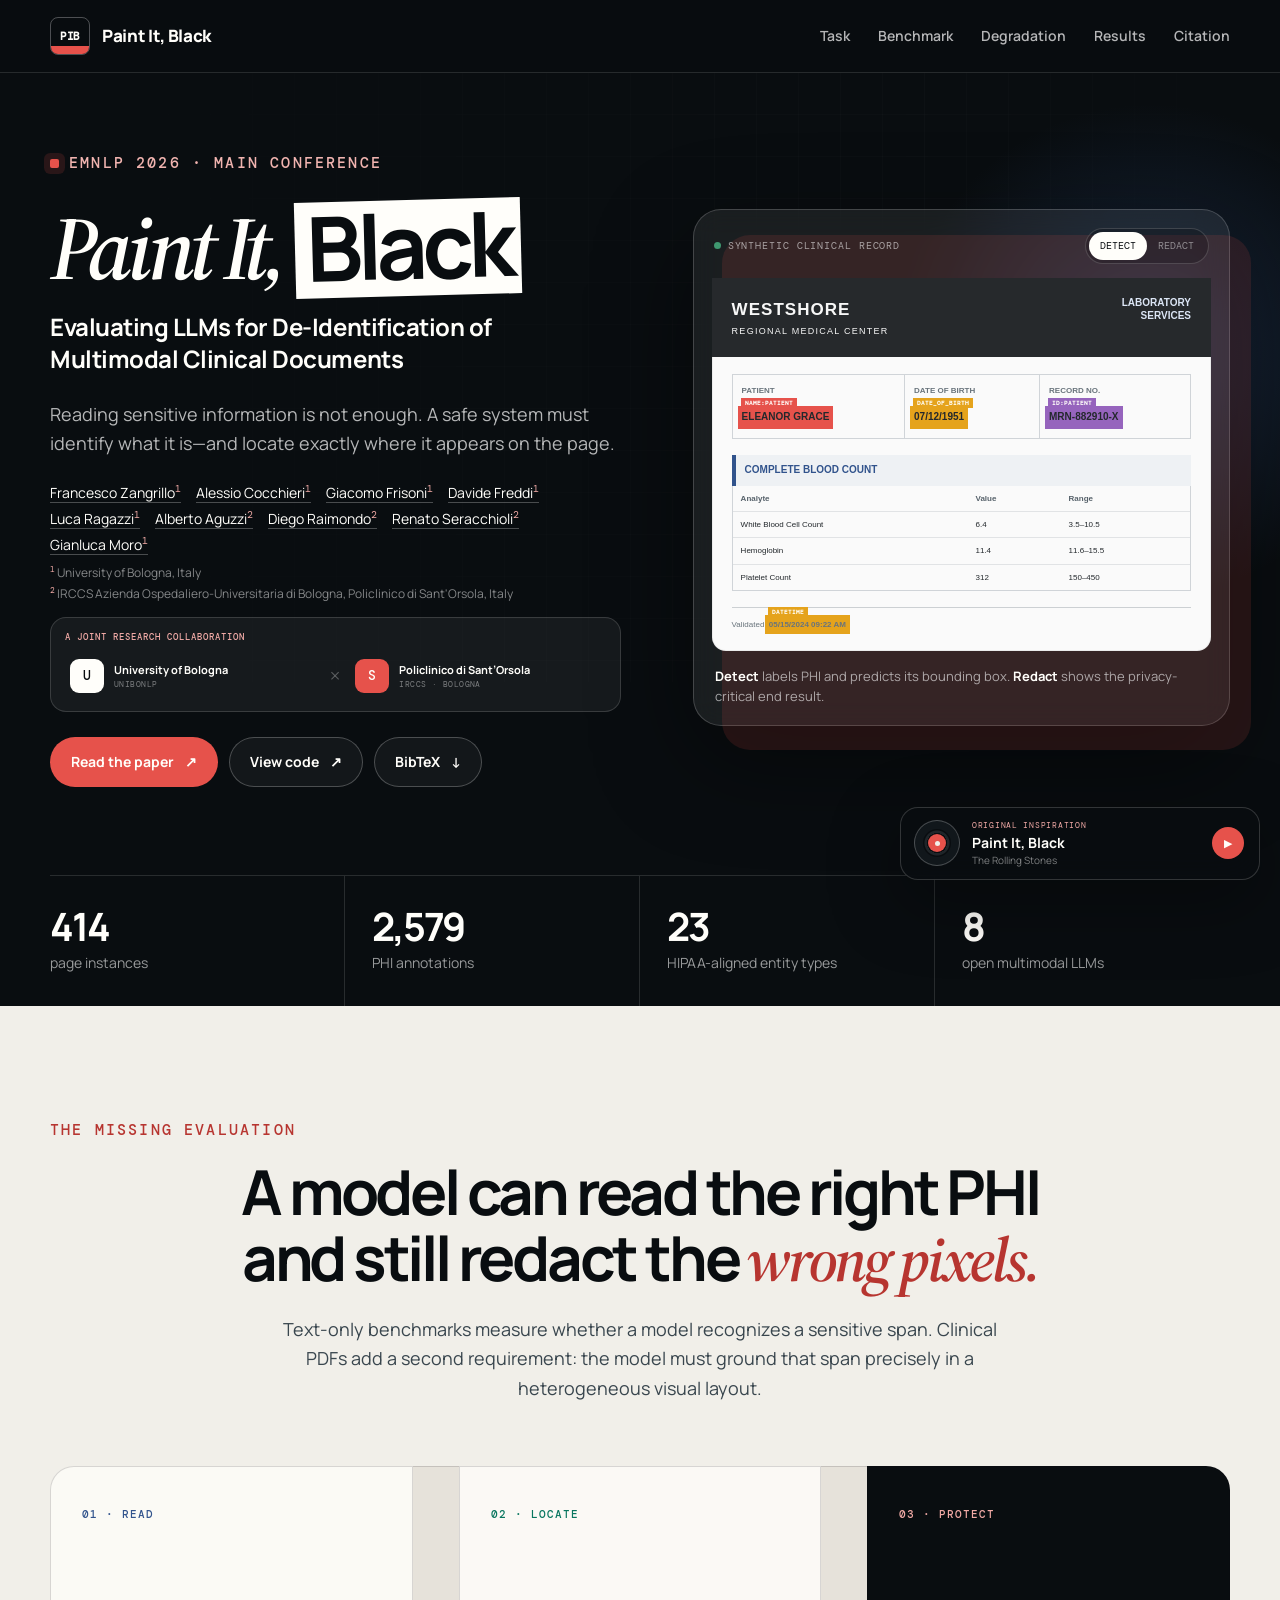
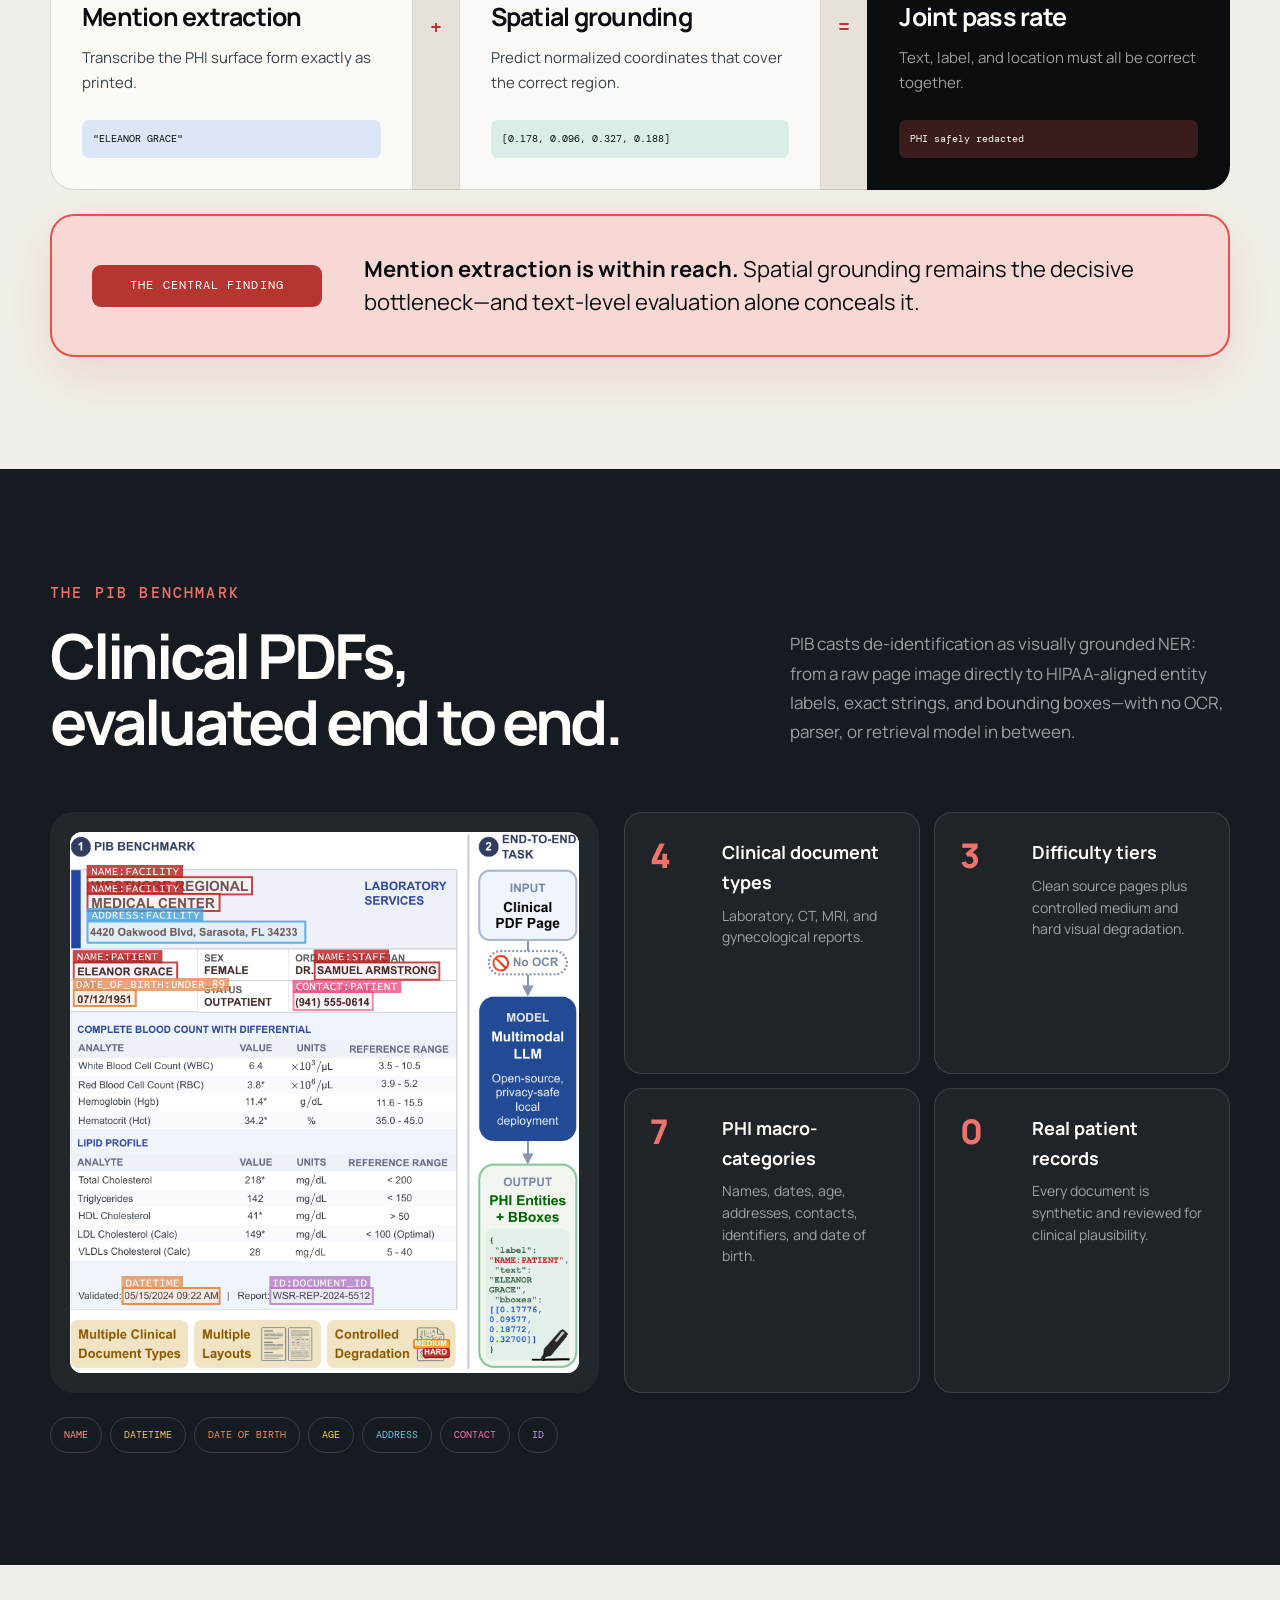
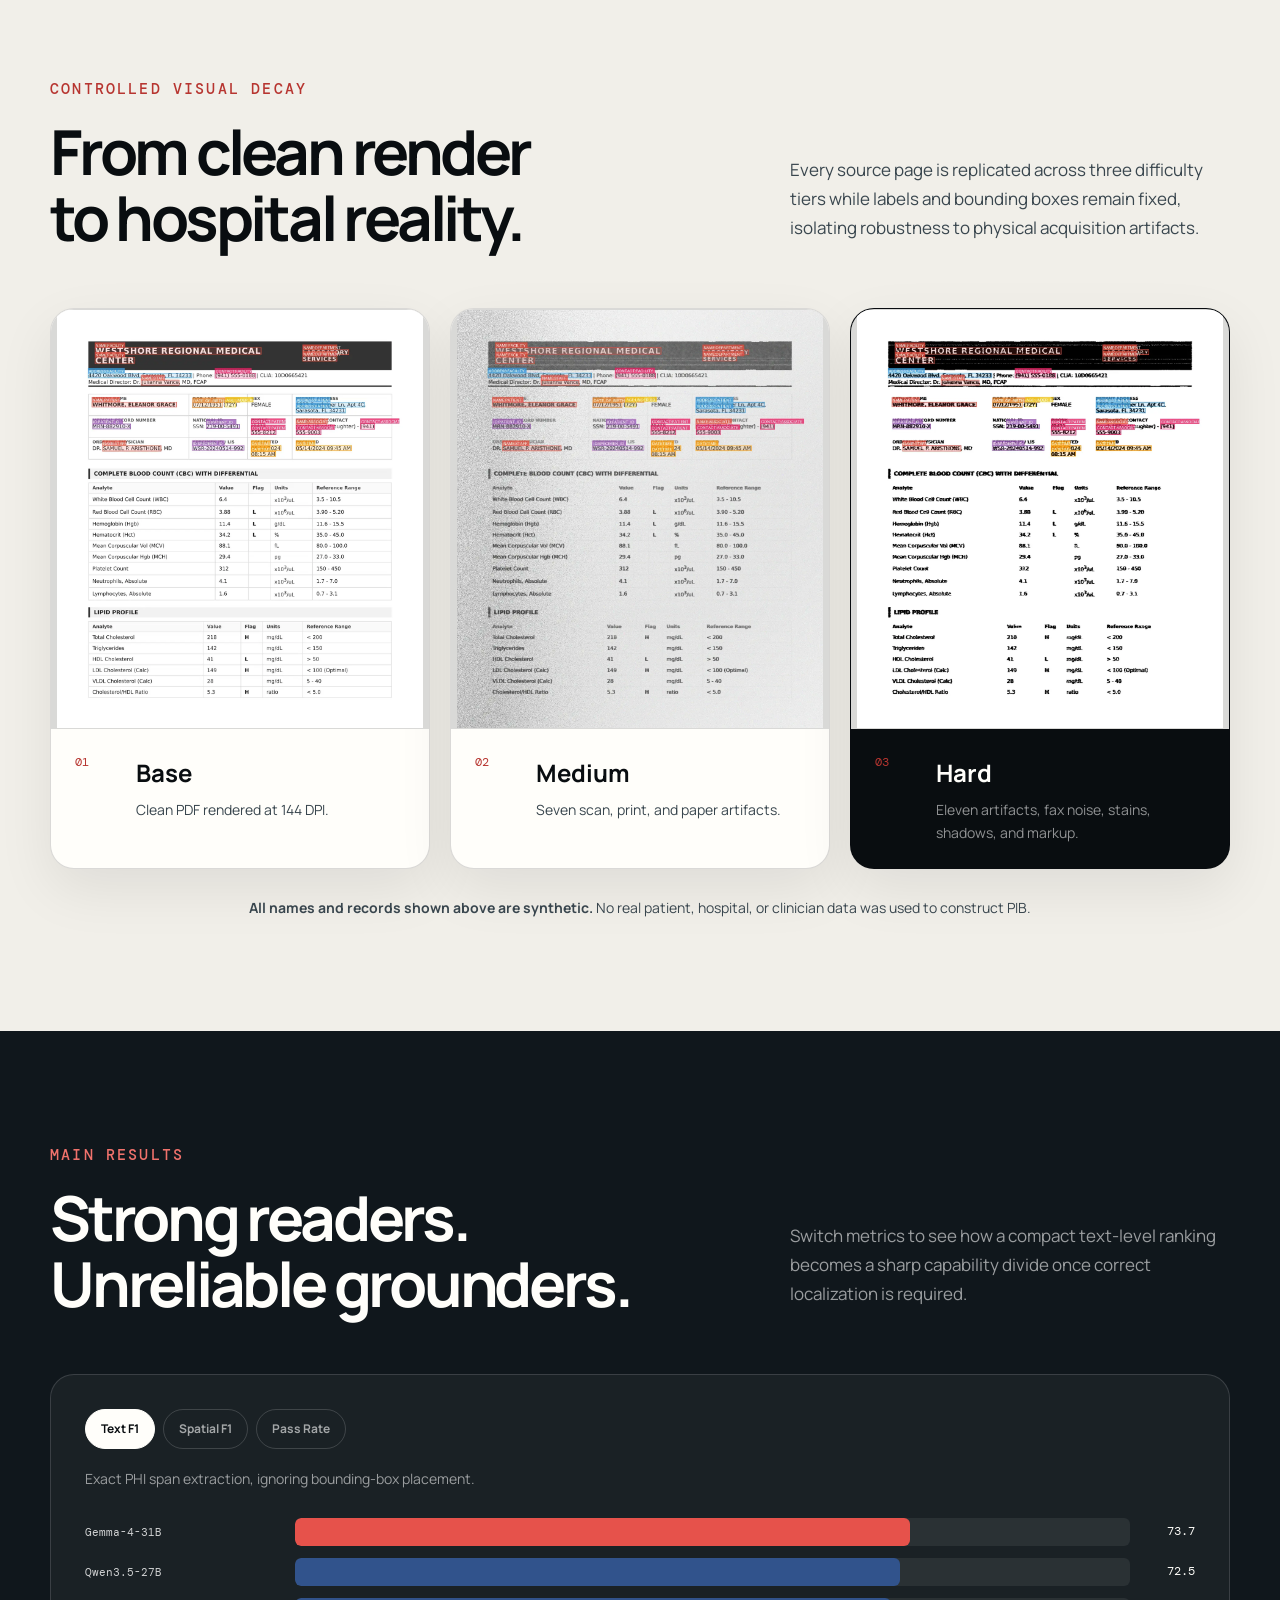
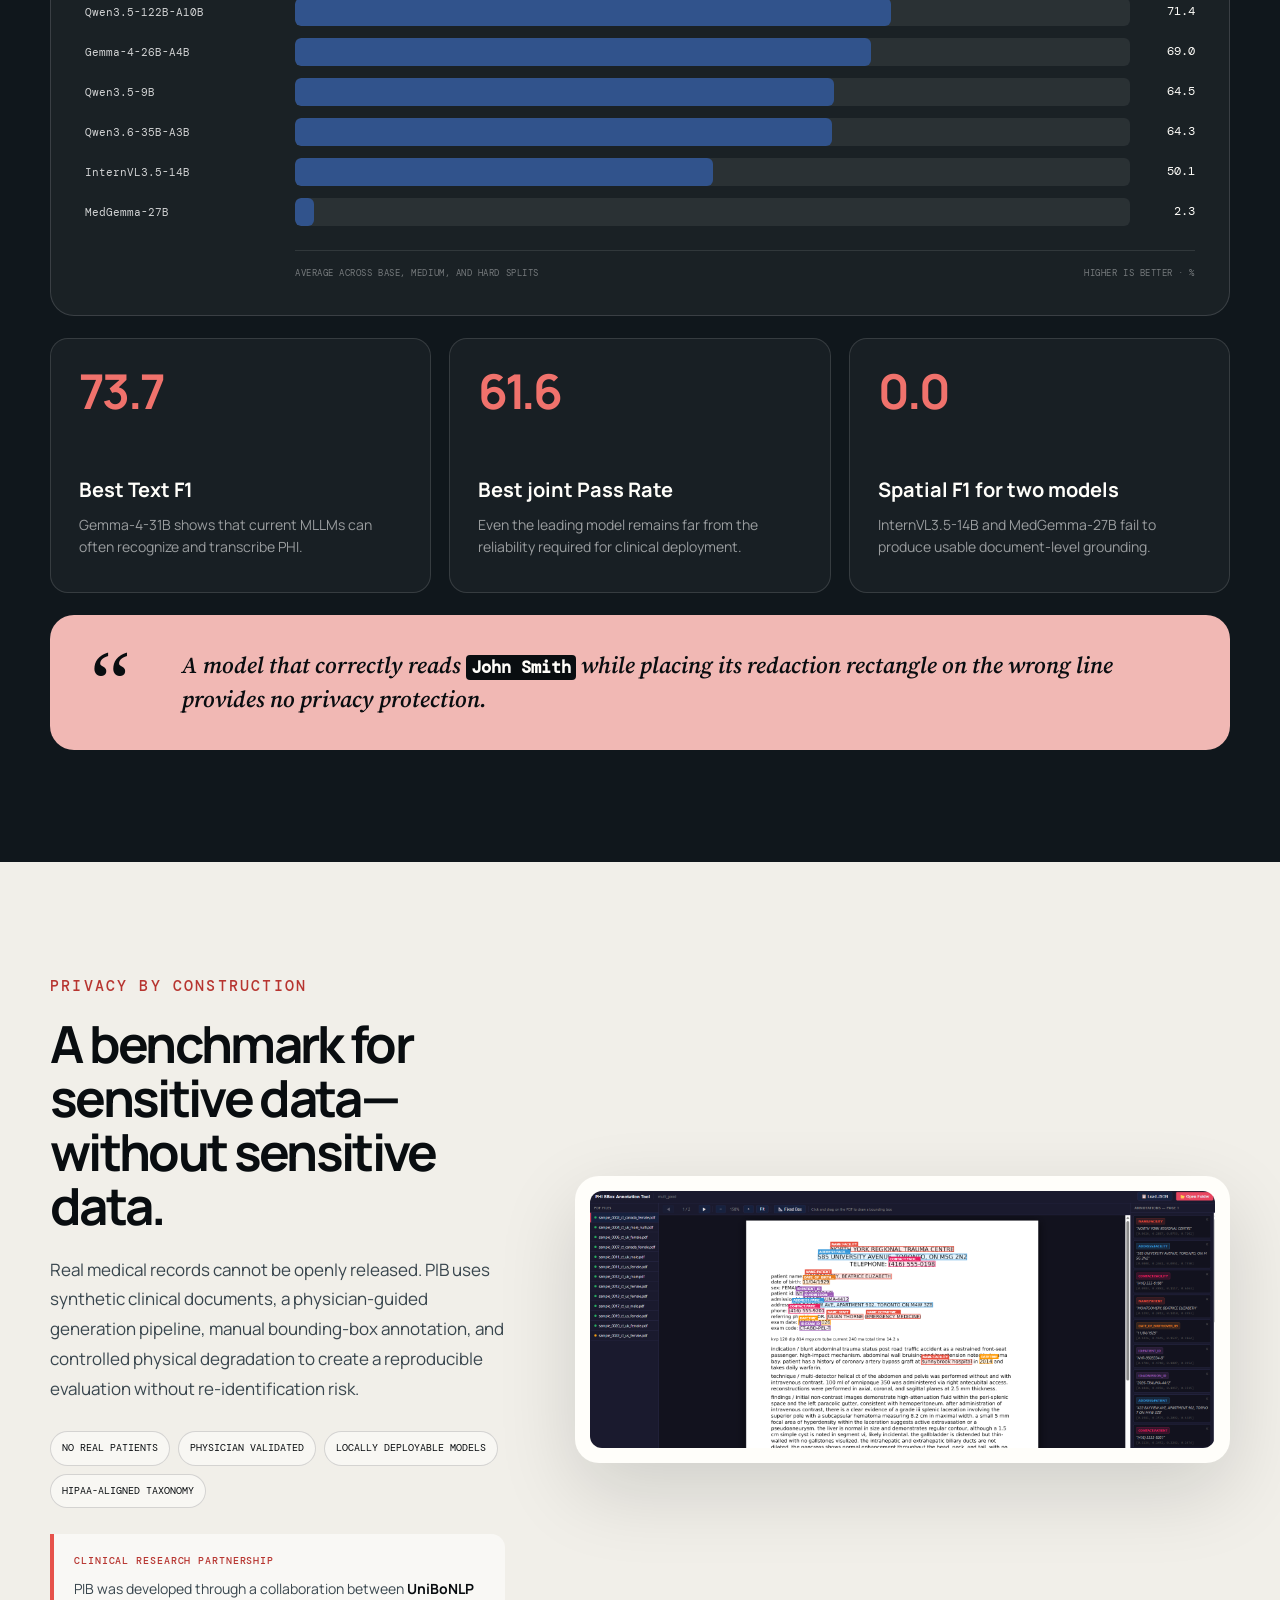
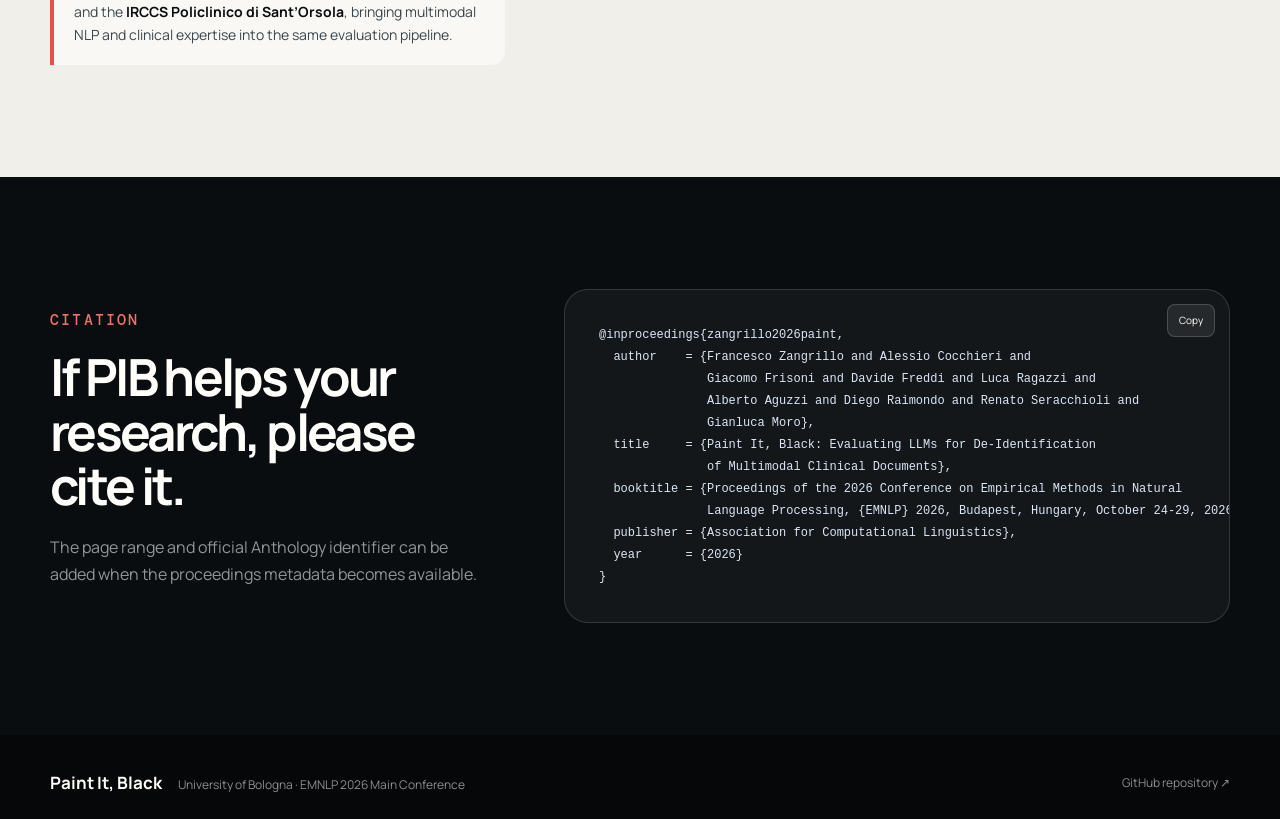
==== commit 7073a4aa: "Update index.html" ====
--- a/index.html
+++ b/index.html
@@ -80,7 +80,14 @@
           </div>
 
           <div class="actions">
-            <span class="button disabled" aria-disabled="true">Paper · coming soon</span>
+            <a
+              class="button primary"
+              href="https://aclanthology.org/2026.emnlp-main.561/"
+              target="_blank"
+              rel="noopener noreferrer"
+            >
+              Read the paper <span aria-hidden="true">↗</span>
+            </a>
             <a class="button secondary" href="https://github.com/disi-unibo-nlp/paint-it-black" target="_blank" rel="noreferrer">View code <span aria-hidden="true">↗</span></a>
             <a class="button secondary" href="#citation">BibTeX <span aria-hidden="true">↓</span></a>
           </div>
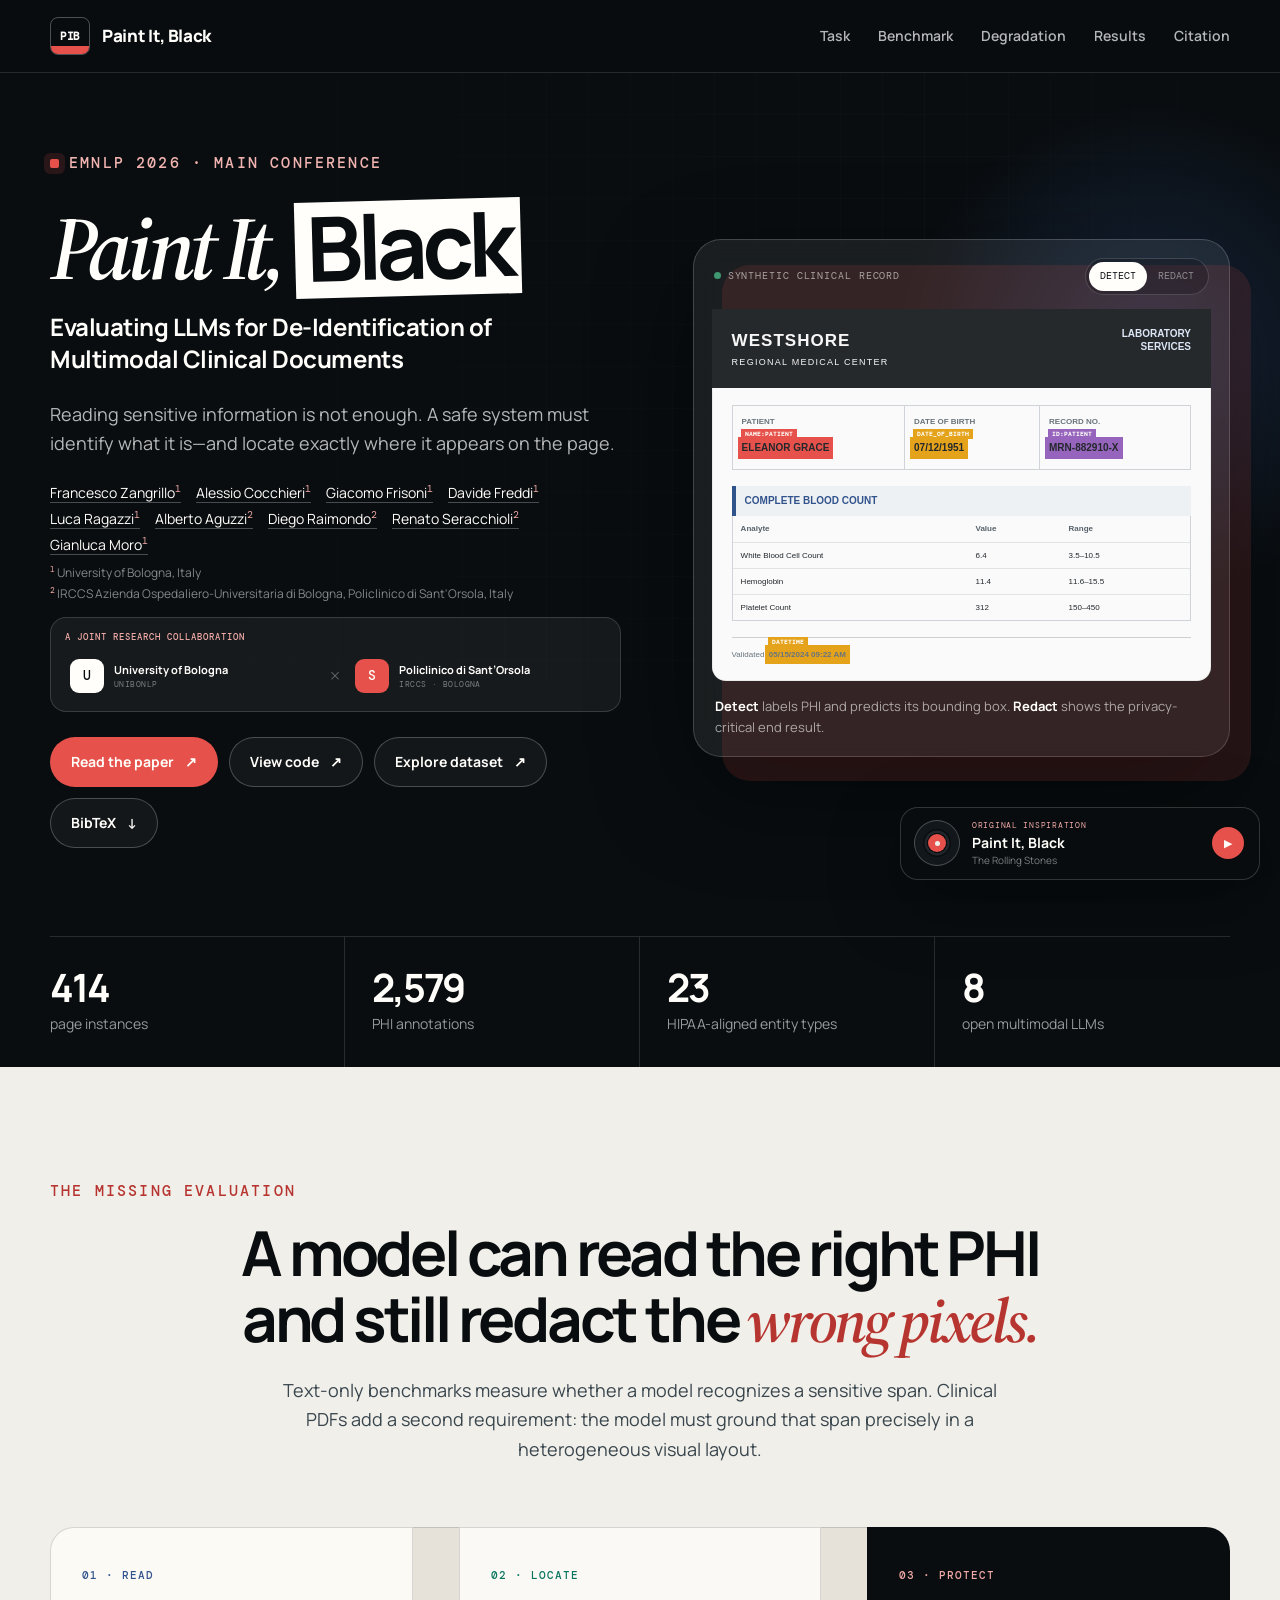
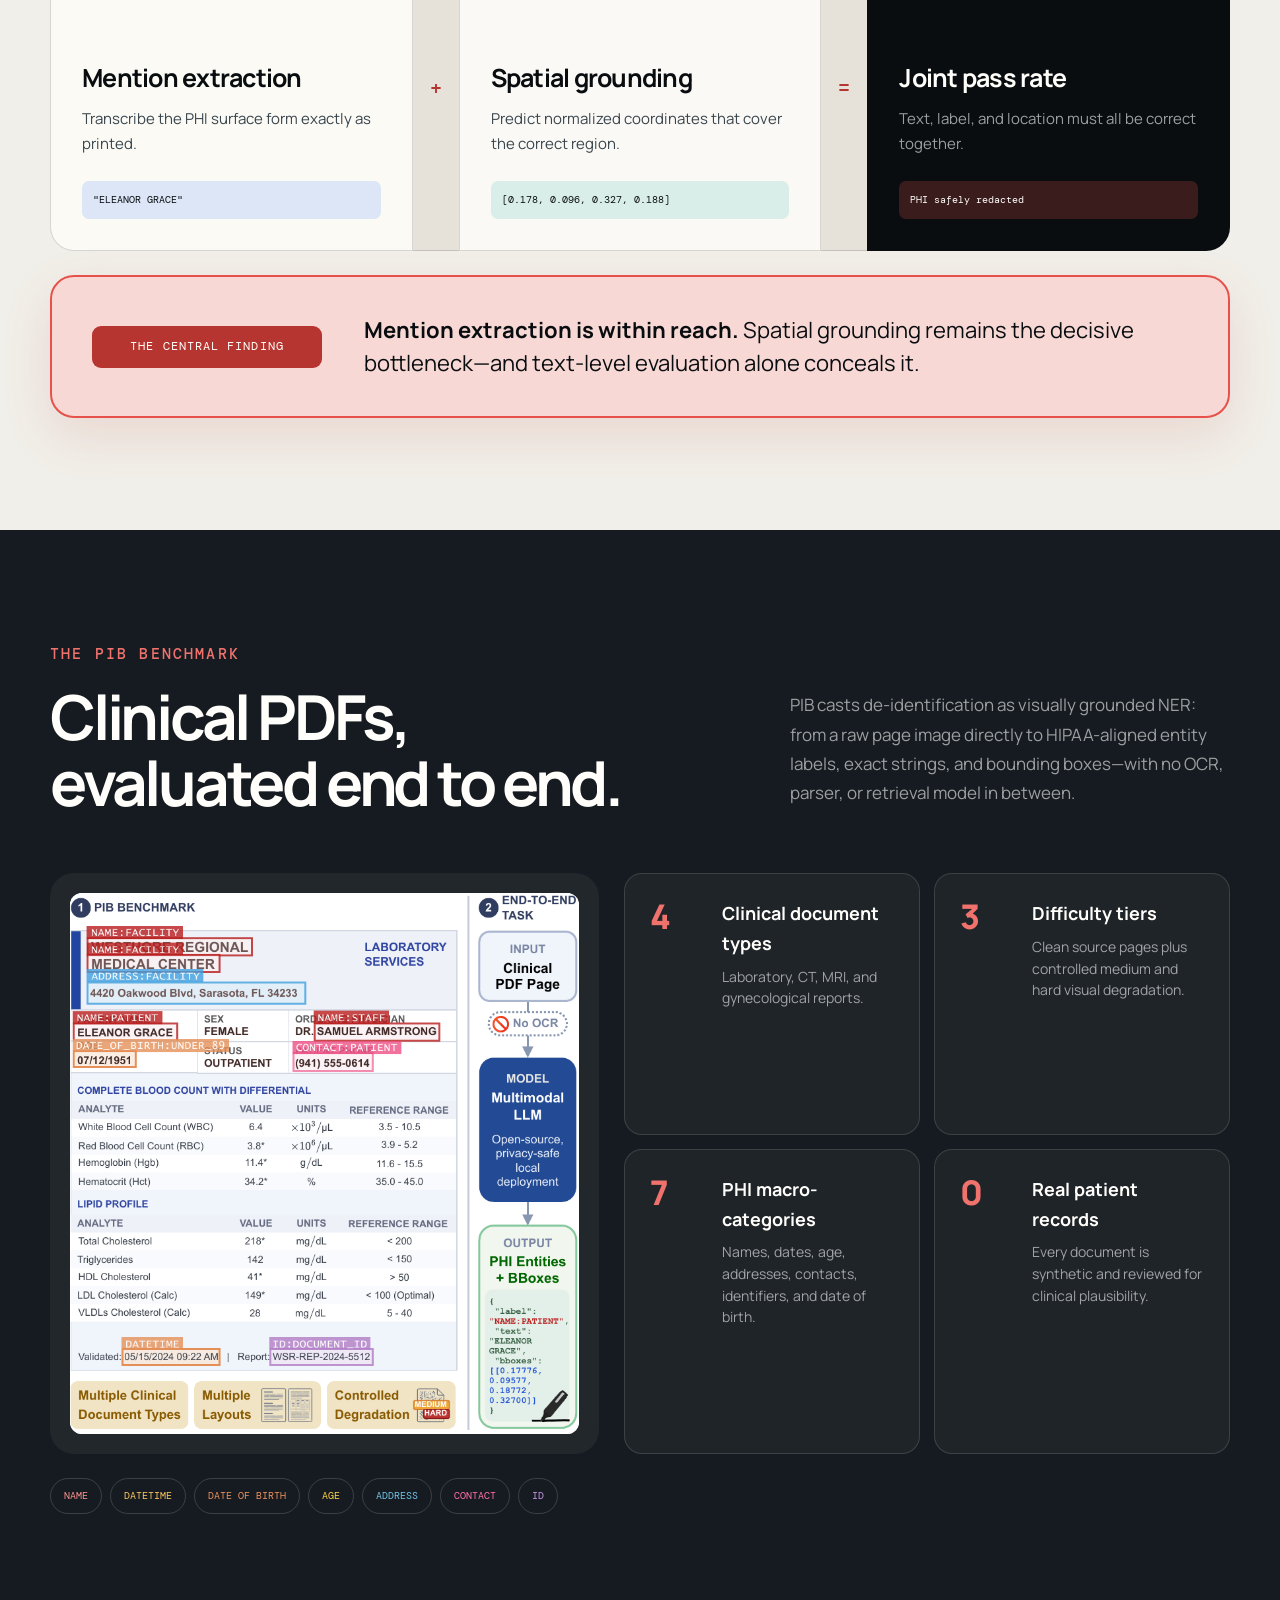
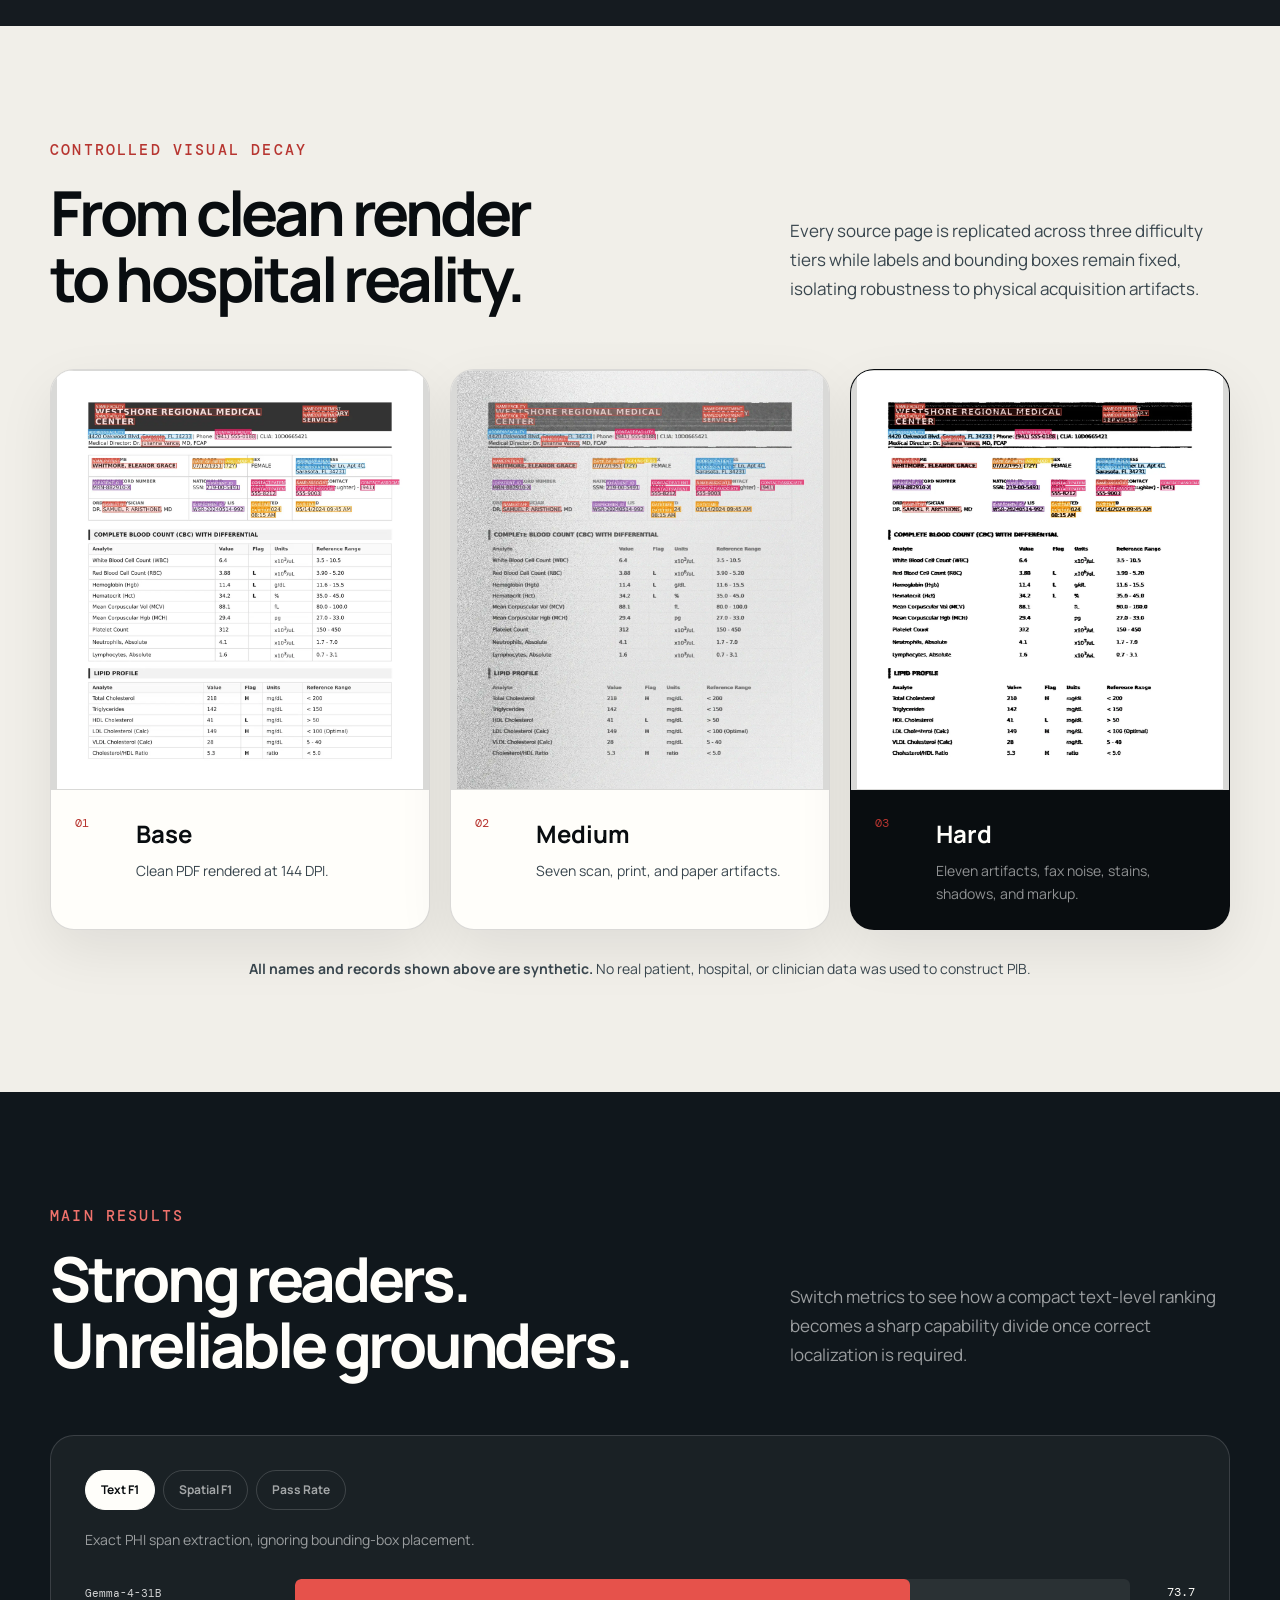
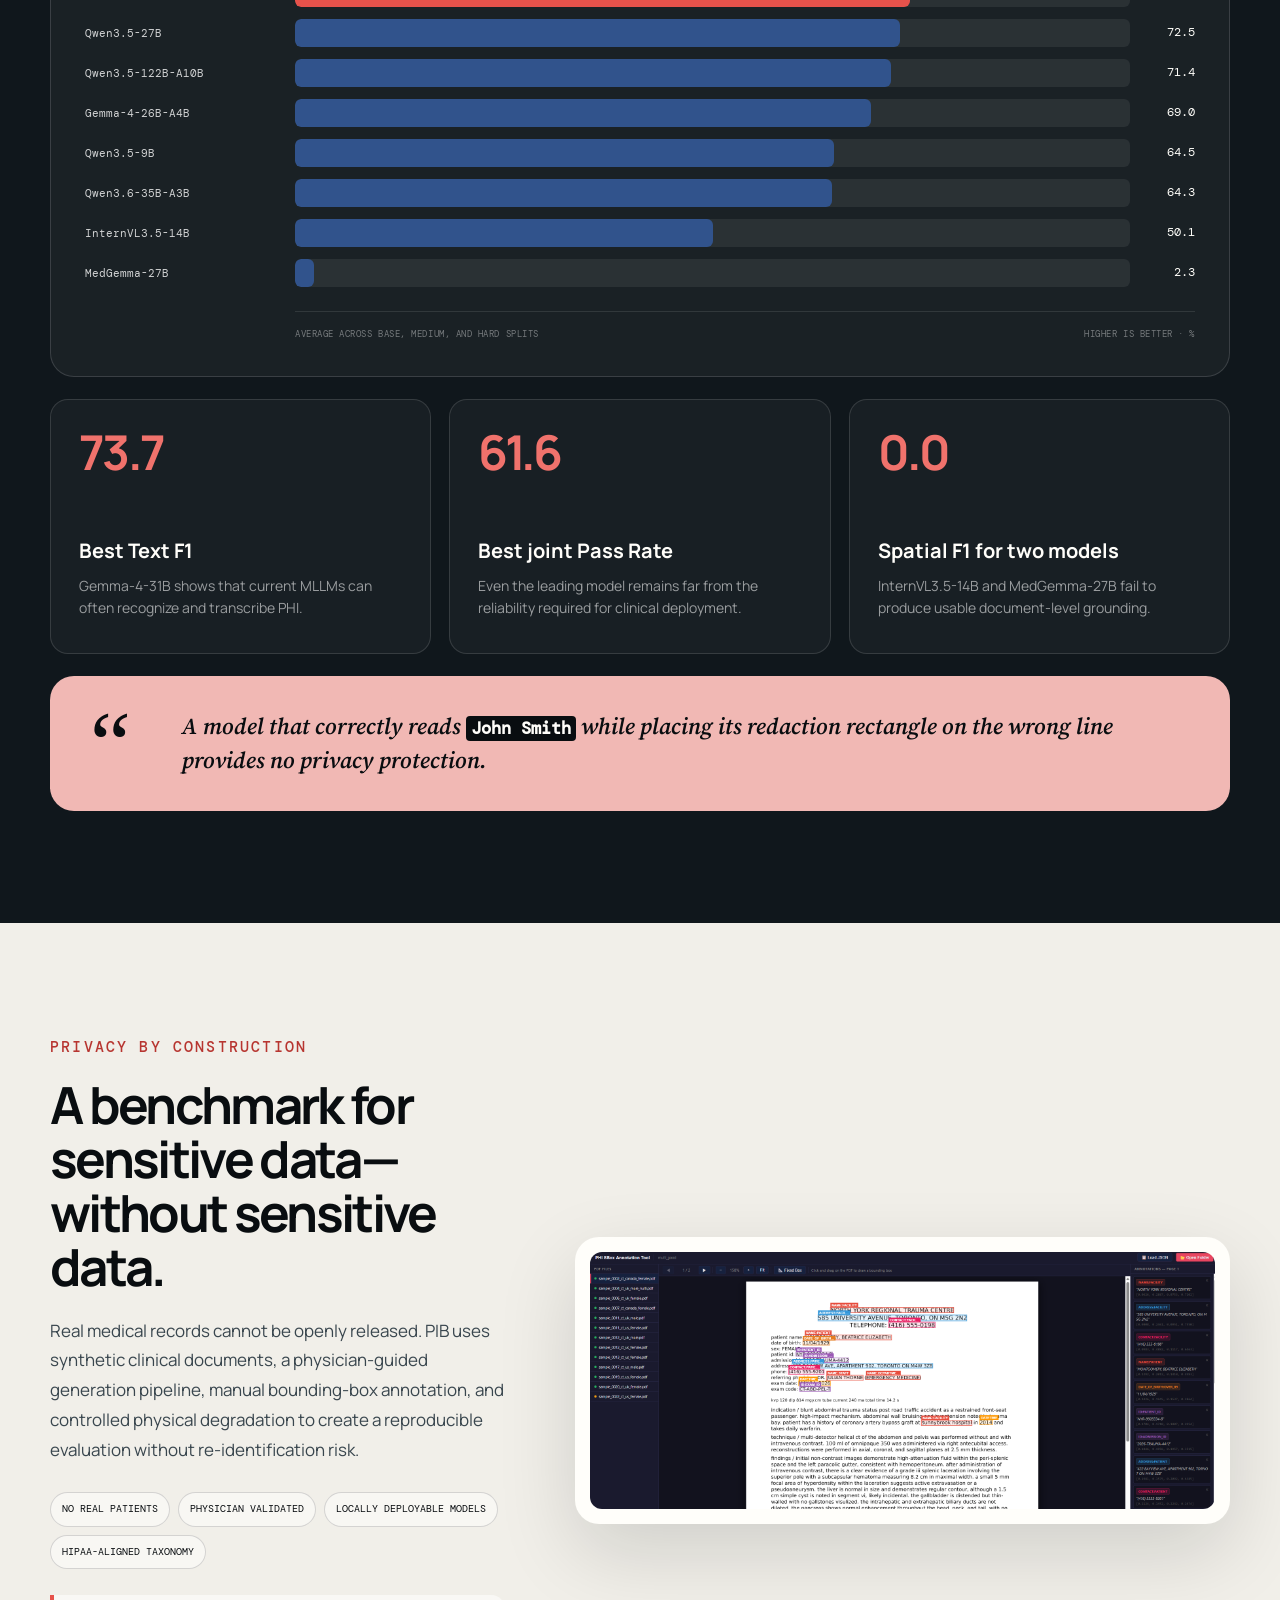
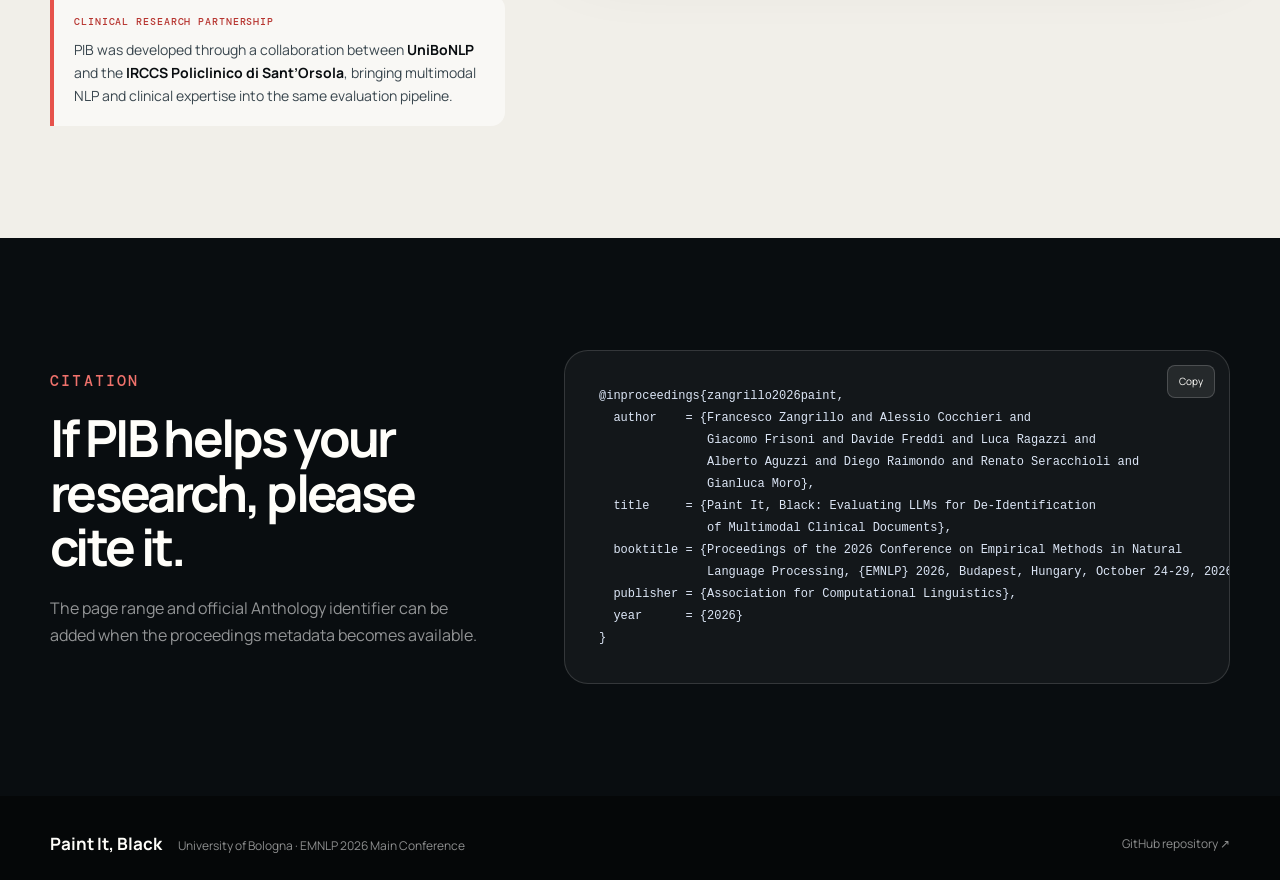
==== commit 959b0f1e: "Update index.html" ====
--- a/index.html
+++ b/index.html
@@ -89,9 +89,21 @@
               Read the paper <span aria-hidden="true">↗</span>
             </a>
             <a class="button secondary" href="https://github.com/disi-unibo-nlp/paint-it-black" target="_blank" rel="noreferrer">View code <span aria-hidden="true">↗</span></a>
+            
+            <a
+          class="button secondary"
+          href="https://huggingface.co/datasets/disi-unibo-nlp/paint-it-black"
+          target="_blank"
+          rel="noopener noreferrer"
+        >
+          Explore dataset <span aria-hidden="true">↗</span>
+        </a>
+            
             <a class="button secondary" href="#citation">BibTeX <span aria-hidden="true">↓</span></a>
           </div>
         </div>
+
+        
 
         <div class="redaction-stage reveal" data-mode="detect" aria-label="Interactive PHI detection and redaction example">
           <div class="stage-toolbar">
